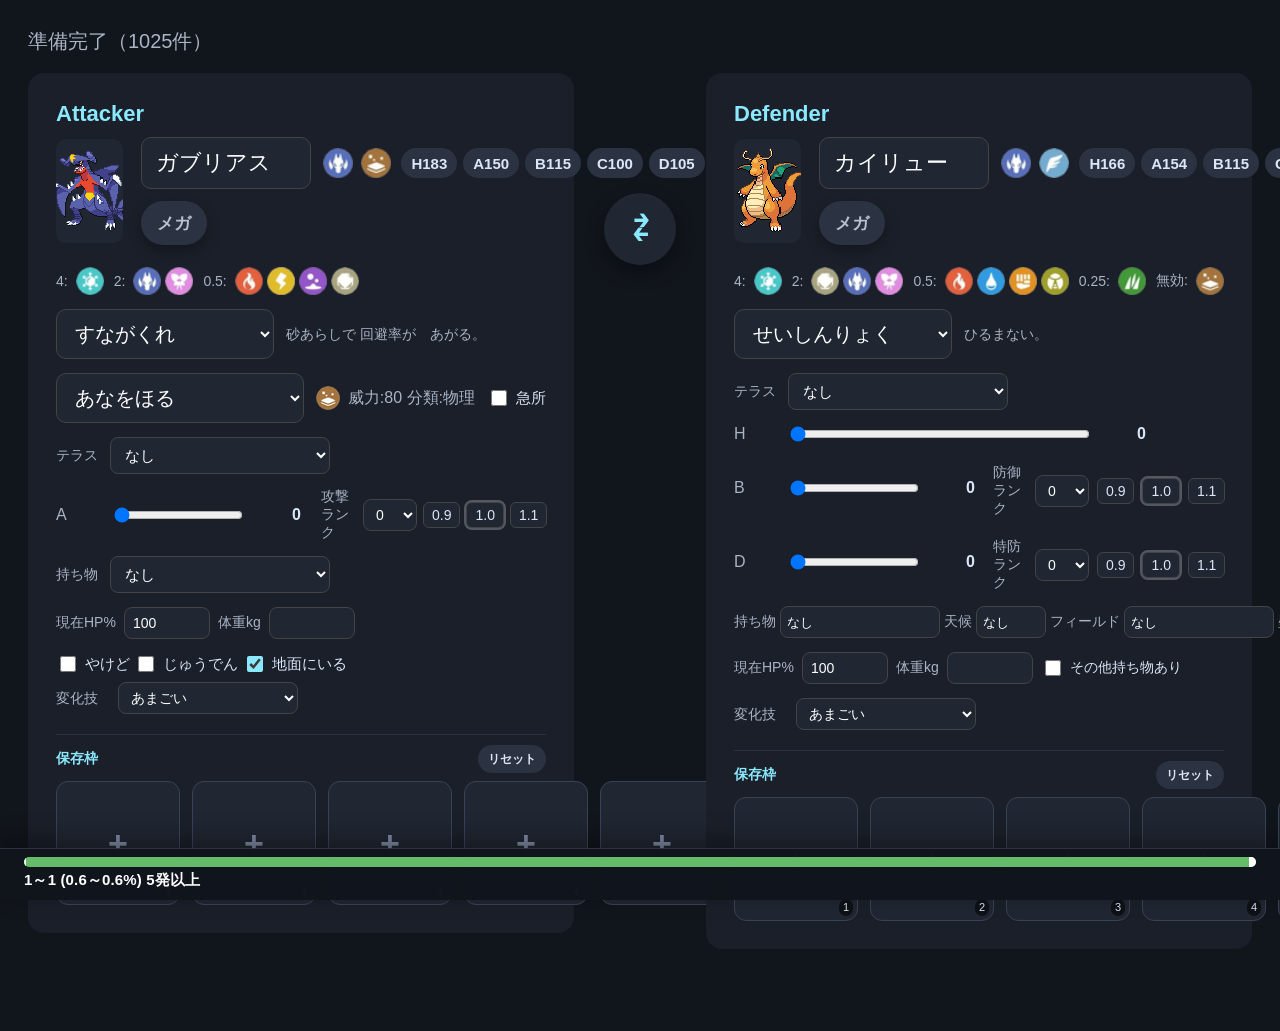
==== static_app/full-ui/index.html @ 6d52079e "Add files via upload" ====
﻿<!doctype html>
<html lang="ja">
<head>
<meta charset="utf-8">
<title>Pokemon Web</title>
<meta name="viewport" content="width=device-width, initial-scale=1">
<style>
body { background:#11151c; color:#fff; font-family:sans-serif; margin:0; }
.wrap { max-width:2200px; margin:auto; padding:28px; }
.grid { display:grid; grid-template-columns:1fr auto 1fr; gap:10px; align-items:start; }
.card { background:#1a1f29; padding:28px; border-radius:16px; position:relative; }
.title { color:#8be9fd; font-size:22px; font-weight:700; margin-bottom:10px; }

.poke-head {
  display:flex;
  align-items:center;
  gap:18px;
  margin-bottom:22px;
}

.sprite-box {
  width:104px; height:104px; background:#202632;
  display:flex; align-items:center; justify-content:center;
  border-radius:10px; overflow:hidden;
}
.sprite-box img {
  width:100px; height:100px;
  image-rendering:pixelated;
}

.poke-main {
  display:flex;
  flex-direction:column;
  gap:12px;
  position:relative;
  min-width: 360px;
}

.search-line {
  display:flex;
  align-items:center;
  gap:12px;
  flex-wrap:nowrap;
}

.poke-search {
  font-size:22px;
  padding:12px 14px;
  border-radius:10px;
  border:1px solid #444;
  background:#202632;
  color:#fff;
  width:170px;
  box-sizing:border-box;
}

.type-icons {
  display:flex;
  gap:8px;
  align-items:center;
  min-height:34px;
  flex-wrap:nowrap;
  flex-shrink:0;
}
.type-icon {
  height:30px;
  display:block;
}
.type-stat-row{
  display:flex;
  align-items:center;
  gap:10px;

  display:flex;
  align-items:center;
  gap:10px;
  flex-wrap:nowrap;
}
.stat-inline{
  display:flex;
  align-items:center;
  gap:6px;
  flex-wrap:nowrap;
}
.stat-chip{
  display:inline-flex;
  align-items:center;
  justify-content:center;
  min-width:48px;
  height:30px;
  padding:0 10px;
  border-radius:999px;
  background:#2b3342;
  color:#dbe6f7;
  font-size:15px;
  font-weight:700;
  box-sizing:border-box;
}
.type-fallback {
  display:inline-block;
  padding:5px 10px;
  border-radius:999px;
  font-size:18px;
  color:#fff;
  background:#666;
}

select, .single-ability {
  padding:12px 14px;
  font-size:20px;
  width:300px;
  border-radius:10px;
  border:1px solid #444;
  background:#202632;
  color:#fff;
  box-sizing:border-box;
}

.single-ability {
  display:inline-block;
}

.row { margin-bottom:14px; }
.status { margin-bottom:18px; color:#aab4c4; font-size:20px; }
.ability-row{ display:flex; align-items:center; gap:12px; flex-wrap:nowrap; }
.ability-desc{ min-width:260px; }
.ability-desc{ font-size:14px; color:#aab4c4; min-width:260px; max-width:420px; line-height:1.35; }

.form-line{
  display:flex;
  align-items:center;
  gap:8px;
  flex-wrap:nowrap;
  justify-content:flex-start;
}

.form-select{
  width:170px;
  padding:10px 12px;
  font-size:18px;
  border-radius:10px;
  border:1px solid #444;
  background:#202632;
  color:#fff;
  box-sizing:border-box;
}

.mega-buttons{
  display:flex;
  gap:8px;
  align-items:center;
  flex-wrap:nowrap;
}

.mega-btn{
  min-width:66px;
  height:44px;
  padding:0 14px;
  border:none;
  border-radius:999px;
  background:linear-gradient(180deg, #34d3ff 0%, #1784ff 100%);
  color:#fff;
  font-size:17px;
  font-weight:800;
  letter-spacing:0.04em;
  box-shadow:0 6px 14px rgba(0,0,0,0.28);
  cursor:pointer;
}
.mega-btn:hover{ transform:translateY(-1px); }
.mega-btn.is-off{
  background:#2b3342;
  color:#b9c2d0;
}
.mega-btn.is-active{
  outline:2px solid rgba(255,255,255,0.25);
}
.mega-badge{
  display:inline-flex;
  align-items:center;
  justify-content:center;
  min-width:66px;
  height:44px;
  padding:0 14px;
  border-radius:999px;
  background:#2b3342;
  color:#dbe6f7;
  font-size:16px;
  font-weight:700;
}

.suggest-box {
  position:absolute;
  top:56px;
  left:0;
  width:170px;
  max-height:280px;
  overflow-y:auto;
  background:#202632;
  border:1px solid #444;
  border-radius:10px;
  box-shadow:0 8px 18px rgba(0,0,0,0.35);
  display:none;
  z-index:20;
}
.suggest-item {
  padding:10px 12px;
  cursor:pointer;
  font-size:18px;
  line-height:1.3;
}
.suggest-item:hover,
.suggest-item.active {
  background:#2b3342;
}

.swap-wrap{
  display:flex;
  align-items:center;
  justify-content:center;
  padding-top:120px;
}
.swap-btn{
  width:72px;
  height:72px;
  border:none;
  border-radius:999px;
  background:#202632;
  color:#8be9fd;
  font-size:34px;
  font-weight:700;
  cursor:pointer;
  box-shadow:0 8px 18px rgba(0,0,0,0.35);
}
.swap-btn:hover{
  transform:scale(1.04);
}


.stat-chip.speed-win{
  background:#e74c3c;
  color:#fff;
}

.ev-slider-row{
  display:flex;
  align-items:center;
  gap:12px;
  margin-top:8px;
}
.ev-slider-label{
  min-width:44px;
  font-size:16px;
  color:#aab4c4;
}
.ev-slider{
  width:300px;
}
.ev-slider-value{
  min-width:44px;
  font-size:16px;
  font-weight:700;
  color:#dbe6f7;
  text-align:right;
}

.move-detail-inline{
  display:flex;
  align-items:center;
  gap:8px;
  font-size:16px;
  color:#aab4c4;
  white-space:nowrap;
}
.move-row{
  display:flex;
  align-items:center;
  gap:12px;
  flex-wrap:nowrap;
}
.crit-toggle{
  display:inline-flex;
  align-items:center;
  gap:6px;
  font-size:15px;
  color:#dbe6f7;
  white-space:nowrap;
  user-select:none;
}
.crit-toggle input{
  width:16px;
  height:16px;
  accent-color:#8be9fd;
}
.hit-count-select{
  width:auto;
  min-width:72px;
  padding:4px 8px;
  font-size:14px;
  border-radius:8px;
  border:1px solid #444;
  background:#202632;
  color:#fff;
  box-sizing:border-box;
}

.section-title{
  margin-top:14px;
  margin-bottom:8px;
  font-size:15px;
  font-weight:700;
  color:#8be9fd;
}
.env-inline-row{
  display:flex;
  align-items:center;
  gap:8px;
  flex-wrap:wrap;
  margin-top:6px;
}
.env-inline-label{
  font-size:14px;
  color:#aab4c4;
  white-space:nowrap;
}
.env-inline-select{
  min-width:120px;
  width:auto;
  padding:6px 8px;
  font-size:14px;
  border-radius:8px;
  border:1px solid #444;
  background:#202632;
  color:#fff;
  box-sizing:border-box;
}
.move-detail-type-icon{
  width:24px;
  height:24px;
  object-fit:contain;
  display:block;
}
.move-detail-text{
  font-size:16px;
  color:#aab4c4;
}


.weakness-row{
  display:flex;
  align-items:center;
  gap:10px;
  flex-wrap:wrap;
  font-size:14px;
  color:#aab4c4;
}
.weakness-group{
  display:flex;
  align-items:center;
  gap:4px;
}
.weakness-label{
  margin-right:4px;
}


.status-move-row{ display:flex; align-items:flex-start; gap:10px; margin-top:6px; }
.status-move-label{ min-width:52px; font-size:14px; color:#aab4c4; line-height:32px; }
.status-move-select{ width:180px; min-width:180px; height:32px; padding:6px 8px; font-size:14px; border-radius:8px; border:1px solid #444; background:#202632; color:#fff; box-sizing:border-box; }
.status-move-desc{ min-height:32px; font-size:13px; color:#aab4c4; line-height:1.4; padding-top:6px; white-space:normal; word-break:break-word; flex:1; }

.nature-row{ display:flex; align-items:center; gap:8px; margin-top:6px; }
.nature-btn{ padding:4px 8px; border-radius:6px; border:1px solid #444; background:#202632; color:#dbe6f7; cursor:pointer; font-size:14px; }
.nature-btn.active{ outline:2px solid rgba(255,255,255,0.25); }


.damage-panel{
  position:fixed;
  left:0;
  right:0;
  bottom:0;
  z-index:9999;
  background:rgba(17,21,28,0.98);
  border-top:1px solid #2b3342;
  box-shadow:0 -8px 24px rgba(0,0,0,0.35);
}
.damage-panel-inner{
  max-width:2200px;
  margin:0 auto;
  padding:8px 24px 10px;
}
.damage-panel-title{
  display:none;
}
.damage-panel-main{
  display:block;
}
.damage-bar-wrap{
  display:flex;
  align-items:center;
  gap:12px;
}

.damage-bar{
  position:relative;
  flex:1;
  height:10px;
  border-radius:999px;
  background:#66bb6a;
  overflow:hidden;
  padding:0;
  margin:0;
}




.damage-bar-ko{
  position:absolute;
  top:0;
  height:100%;
  background:transparent;
}
.damage-bar-marker{
  position:absolute;
  top:0;
  bottom:0;
  width:2px;
  background:rgba(255,255,255,0.85);
}

.damage-bar-random{
  position:absolute;
  right:0;
  top:0;
  height:100%;
  width:0%;
  background:#2e7d32;
}
.damage-bar-guaranteed{
  position:absolute;
  right:0;
  top:0;
  height:100%;
  width:0%;
  background:#ffffff;
}

.damage-panel-text{
  margin-top:4px;
  font-size:15px;
  font-weight:700;
  color:#ffffff;
  letter-spacing:0.01em;
  white-space:nowrap;
  overflow:hidden;
  text-overflow:ellipsis;
}
body.has-damage-panel{
  padding-bottom:54px;
}


.item-row{
  display:flex;
  align-items:center;
  gap:10px;
  margin-top:6px;
}
.item-label{
  min-width:44px;
  font-size:14px;
  color:#aab4c4;
}
.item-select{
  min-width:220px;
  width:220px;
  padding:8px 10px;
  font-size:15px;
  border-radius:8px;
  border:1px solid #444;
  background:#202632;
  color:#fff;
  box-sizing:border-box;
}
.rank-wrap{
  display:flex;
  align-items:center;
  gap:6px;
  margin-left:8px;
}
.rank-label{
  font-size:14px;
  color:#aab4c4;
}
.rank-select{
  width:76px;
  padding:6px 8px;
  font-size:14px;
  border-radius:8px;
  border:1px solid #444;
  background:#202632;
  color:#fff;
  box-sizing:border-box;
}


/* precise single-line fit */
#def_item_d{ width:100px !important; min-width:100px; }
#battle_weather{ width:70px !important; min-width:70px; }
#battle_field{ width:150px !important; min-width:150px; }
#def_wall{ width:120px !important; min-width:120px; }

.defender-battle-row{
  gap:4px !important;
}


/* defender controls: single row, same height */
.defender-controls-row{
  display:flex;
  align-items:center;
  gap:4px;
  flex-wrap:nowrap;
  margin-top:6px;
}

.defender-controls-row .env-inline-label{
  white-space:nowrap;
  font-size:14px;
  color:#aab4c4;
}

.defender-controls-row .env-inline-select{
  height:32px !important;
  min-height:32px !important;
  margin:0 !important;
  padding:0 24px 0 6px !important;
  line-height:1 !important;
  font-size:13px !important;
  box-sizing:border-box !important;
  vertical-align:middle !important;
  align-self:center !important;
  appearance:none;
  -webkit-appearance:none;
  -moz-appearance:none;
  background-color:#202632;
  background-image:url("data:image/svg+xml;utf8,<svg fill='white' height='10' viewBox='0 0 20 20' width='10'><path d='M5 7l5 5 5-5z'/></svg>");
  background-repeat:no-repeat;
  background-position:right 6px center;
  background-size:10px;
}

#def_item_d{ width:160px !important; min-width:160px !important; }
#battle_weather{ width:70px !important; min-width:70px !important; }
#battle_field{ width:150px !important; min-width:150px !important; }
#def_wall{ width:130px !important; min-width:130px !important; }


.ocr-panel{
  margin-top:18px;
  width:260px;
  background:#1a1f29;
  border:1px solid #2b3342;
  border-radius:16px;
  padding:14px 14px 12px;
  box-sizing:border-box;
}
.ocr-panel-title{
  color:#8be9fd;
  font-size:15px;
  font-weight:700;
  margin-bottom:10px;
}
.ocr-grid{
  display:grid;
  grid-template-columns:50px 1fr 1fr;
  gap:6px 8px;
  align-items:center;
}
.ocr-head{
  font-size:12px;
  color:#aab4c4;
  text-align:center;
}
.ocr-label{
  font-size:12px;
  color:#dbe6f7;
  white-space:nowrap;
}
.ocr-num{
  width:100%;
  min-width:0;
  height:28px;
  padding:4px 6px;
  border-radius:8px;
  border:1px solid #444;
  background:#202632;
  color:#fff;
  box-sizing:border-box;
  font-size:12px;
}
.ocr-actions{
  display:flex;
  gap:8px;
  margin-top:10px;
}
.ocr-btn{
  flex:1;
  height:32px;
  border:none;
  border-radius:10px;
  background:#2b3342;
  color:#fff;
  font-size:13px;
  font-weight:700;
  cursor:pointer;
}
.ocr-btn.primary{
  background:linear-gradient(180deg, #34d3ff 0%, #1784ff 100%);
}
.ocr-status{
  margin-top:8px;
  font-size:12px;
  color:#aab4c4;
  line-height:1.35;
  white-space:pre-line;
}
.swap-wrap{
  display:flex;
  flex-direction:column;
  align-items:center;
  justify-content:flex-start;
  padding-top:120px;
}


.ocr-actions.double{
  display:grid;
  grid-template-columns:1fr 1fr;
}


/* compact OCR panel */
.swap-wrap{
  width:300px;
  padding-top:120px;
}
.ocr-panel{
  margin-top:12px !important;
  width:300px !important;
  padding:10px 10px 10px !important;
  border-radius:12px !important;
}
.ocr-panel-title{
  font-size:13px !important;
  margin-bottom:8px !important;
}
.ocr-main-actions{
  display:grid;
  grid-template-columns:1fr 1fr;
  gap:6px;
  margin-bottom:8px;
}
.ocr-btn{
  height:28px !important;
  font-size:11px !important;
  padding:0 6px !important;
  border-radius:8px !important;
}
.ocr-status{
  margin-top:0 !important;
  font-size:10px !important;
  line-height:1.35 !important;
}
.grid{
  grid-template-columns:minmax(0,1fr) 120px minmax(0,1fr) !important;
  gap:6px !important;
}
.card{
  min-width:0;
}
.ocr-setup{
  margin-top:8px;
}
.ocr-window-row{
  display:flex;
  gap:6px;
  margin-bottom:8px;
}
.ocr-window-select{
  flex:1;
  min-width:0;
  height:28px;
  padding:0 6px;
  border-radius:8px;
  border:1px solid #444;
  background:#202632;
  color:#fff;
  font-size:11px;
  box-sizing:border-box;
}
.ocr-mode-row{
  display:grid;
  grid-template-columns:1fr 1fr;
  gap:6px;
  margin-bottom:8px;
}
.ocr-btn.is-active{
  outline:2px solid rgba(255,255,255,0.28);
}
.ocr-preview-wrap{
  position:relative;
  width:100%;
  margin-bottom:0;
  border:1px solid #2b3342;
  border-radius:10px;
  overflow:hidden;
  background:#11151c;
  min-height:120px;
  cursor:crosshair;
}
.ocr-preview-image{
  display:block;
  width:100%;
  height:auto;
  user-select:none;
  pointer-events:none;
}
.ocr-preview-overlay{
  position:absolute;
  inset:0;
}
.ocr-roi-box{
  position:absolute;
  border:2px solid;
  box-sizing:border-box;
  pointer-events:none;
}
.ocr-roi-box.enemy{
  border-color:#ff6b6b;
  background:rgba(255,107,107,0.18);
}
.ocr-roi-box.self{
  border-color:#4dabf7;
  background:rgba(77,171,247,0.18);
}
.ocr-roi-box.drawing{
  border-style:dashed;
}
.ocr-preview-hint{
  font-size:10px;
  color:#aab4c4;
  line-height:1.25;
  margin-bottom:8px;
}



.slot-panel{margin-top:14px;padding-top:10px;border-top:1px solid #2b3342;}
.slot-panel-head{display:flex;align-items:center;justify-content:space-between;margin-bottom:8px;}
.slot-panel-title{font-size:14px;font-weight:700;color:#8be9fd;}
.slot-reset-btn{height:28px;padding:0 10px;border:none;border-radius:999px;background:#2b3342;color:#dbe6f7;font-size:12px;font-weight:700;cursor:pointer;}
.slot-row{display:flex;gap:12px;flex-wrap:nowrap;}
.poke-slot{width:124px;height:124px;border:1px solid #3a4354;border-radius:12px;background:#202632;display:flex;align-items:center;justify-content:center;cursor:pointer;overflow:hidden;position:relative;flex:0 0 auto;}
.poke-slot img{width:88px;height:88px;image-rendering:pixelated;display:block;}
.poke-slot.empty::after{content:"+";color:#7f8aa3;font-size:34px;font-weight:700;}
.poke-slot.active{outline:2px solid rgba(139,233,253,0.75);}
.poke-slot.fastest{outline:3px solid #e74c3c; box-shadow:0 0 0 3px rgba(231,76,60,0.22), 0 0 18px rgba(231,76,60,0.35);}
.poke-slot.active.fastest{outline:3px solid #ff7b6b; box-shadow:0 0 0 3px rgba(255,123,107,0.24), 0 0 20px rgba(255,123,107,0.38);}
.poke-slot-label{position:absolute;right:4px;bottom:4px;font-size:11px;color:#dbe6f7;background:rgba(0,0,0,0.55);padding:1px 4px;border-radius:999px;line-height:1.4;}

.calc-extra-row{ display:flex; align-items:center; gap:8px; flex-wrap:wrap; margin-top:6px; }
.calc-mini-label{ font-size:14px; color:#aab4c4; white-space:nowrap; }
.calc-mini-input{ width:86px; min-width:86px; height:32px; padding:4px 8px; border-radius:8px; border:1px solid #444; background:#202632; color:#fff; box-sizing:border-box; font-size:14px; }
.calc-mini-check{ display:inline-flex; align-items:center; gap:6px; font-size:14px; color:#dbe6f7; white-space:nowrap; }
.calc-mini-check input{ width:16px; height:16px; accent-color:#8be9fd; }


</style>

<style id="ocr_only_small_override">
/* OCRだけ小さくする。ほかのUIは変更しない */
.ocr-main-actions{
  display:flex !important;
  flex-direction:column !important;
  gap:2px !important;
  margin-bottom:0 !important;
}
.ocr-panel{
  width:70px !important;
  padding:2px !important;
  border-radius:8px !important;
}
.ocr-panel-title,
.ocr-status{
  display:none !important;
}
.ocr-btn{
  height:16px !important;
  font-size:8px !important;
  padding:0 !important;
  border-radius:4px !important;
}
</style>


<style id="ocr_minimal_center_override">
.swap-wrap{
  width:120px !important;
  align-items:center !important;
}

.ocr-panel{
  width:120px !important;
  margin-top:8px !important;
  padding:0 !important;
  border:none !important;
  background:transparent !important;
  box-shadow:none !important;
}

.ocr-panel-title,
.ocr-status{
  display:none !important;
}

.ocr-main-actions{
  display:flex !important;
  flex-direction:column !important;
  gap:6px !important;
  margin:0 !important;
}

#ocr_setup_area{
  width:100% !important;
}
.ocr-window-row,
.ocr-mode-row{
  display:flex !important;
  flex-direction:column !important;
  gap:6px !important;
}
.ocr-window-select{
  width:100% !important;
  height:24px !important;
  font-size:10px !important;
}
.ocr-preview-wrap{
  min-height:90px !important;
}

.ocr-btn{
  width:100% !important;
  height:24px !important;
  padding:0 !important;
  border-radius:999px !important;
  font-size:11px !important;
  line-height:24px !important;
  box-shadow:none !important;
}
</style>

</head>
<body>

<div class="wrap">
<div class="status" id="status" style="display:none;"></div>
<datalist id="pokemon_name_options"></datalist>

<div class="grid">

<div class="card">
<div class="title">Attacker</div>

<div class="poke-head">
  <div class="sprite-box"><img id="attacker_sprite" src="./static/sprites/garchomp.png" alt="ガブリアス"></div>
  <div class="poke-main">
    <div class="search-line">
      <input class="poke-search" id="attacker_search" autocomplete="off" placeholder="検索">
      <div class="type-stat-row"><div class="type-icons" id="attacker_types"></div><div class="stat-inline" id="attacker_stats_inline"></div></div>
      <div class="suggest-box" id="attacker_suggest"></div>
    </div>
    <div id="attacker_form_row"></div>
  </div>
</div>

<div class="row" id="attacker_weakness"></div>
<div class="row ability-row" id="attacker_ability_row">
<select id="attacker_ability"></select>
<div class="ability-desc" id="attacker_ability_desc"></div>
</div>


<div class="row move-row">
<select id="move_name"></select>
<div id="move_detail" class="move-detail-inline"></div>
<label class="crit-toggle"><input type="checkbox" id="move_crit">急所</label>
<label class="crit-toggle" id="move_hits_wrap" style="display:none;">連続技
  <select id="move_hits" class="hit-count-select">
    <option value="1">1回</option>
    <option value="2">2回</option>
    <option value="3">3回</option>
    <option value="4">4回</option>
    <option value="5">5回</option>
  </select>
</label>
</div>
<div class="row item-row" id="attacker_tera_row"><div class="item-label">テラス</div><select id="attacker_tera_type" class="item-select"></select></div>
<div class="row ev-slider-row">
  <div class="ev-slider-label" id="atk_ev_label">A</div>
  <input type="range" id="move_ev_slider" class="ev-slider" min="0" max="32" step="1" value="0">
  <div id="move_ev_value" class="ev-slider-value">0</div>
  <div class="nature-row" id="atk_nature" style="margin-top:0;display:flex;gap:6px;">
    <div class="rank-wrap">
      <span class="rank-label">攻撃ランク</span>
      <select id="atk_rank" class="rank-select"></select>
    </div>
    <button class="nature-btn" data-val="0.9">0.9</button>
    <button class="nature-btn active" data-val="1.0">1.0</button>
    <button class="nature-btn" data-val="1.1">1.1</button>
  </div>
</div>
<div class="row item-row"><div class="item-label">持ち物</div><select id="atk_item" class="item-select"></select></div>
<div class="row calc-extra-row" id="attacker_calc_extra_row">
  <span class="calc-mini-label">現在HP%</span><input id="atk_cur_hp_pct" class="calc-mini-input" type="number" min="1" max="100" step="1" value="100">
  <span class="calc-mini-label">体重kg</span><input id="atk_weight_kg" class="calc-mini-input" type="number" min="0.1" step="0.1" value="">
</div>
<div class="env-row" id="attacker_extra_checks" style="margin-top:6px;">
  <label class="crit-toggle"><input type="checkbox" id="atk_burn">やけど</label>
  <label class="crit-toggle"><input type="checkbox" id="atk_charge">じゅうでん</label>
  <label class="crit-toggle"><input type="checkbox" id="atk_grounded" checked>地面にいる</label>
</div>
<div class="row status-move-row" id="attacker_status_move_row">
  <div class="status-move-label">変化技</div>
  <select id="attacker_status_move" class="status-move-select"></select>
  <div id="attacker_status_move_desc" class="status-move-desc"></div>
</div>
<div class="row" id="move_detail_row" style="display:none;"></div>
<div class="slot-panel" id="attacker_slot_panel">
  <div class="slot-panel-head">
    <div class="slot-panel-title">保存枠</div>
    <button type="button" class="slot-reset-btn" id="attacker_slots_reset">リセット</button>
  </div>
  <div class="slot-row" id="attacker_slots"></div>
</div>

</div>

<div class="swap-wrap">
  <button class="swap-btn" id="swap_btn" type="button" title="AttackerとDefenderを入れ替え">⇄</button>

  
</div>

<div class="card">
<div class="title">Defender</div>

<div class="poke-head">
  <div class="sprite-box"><img id="defender_sprite" src="./static/sprites/dragonite.png" alt="カイリュー"></div>
  <div class="poke-main">
    <div class="search-line">
      <input class="poke-search" id="defender_search" autocomplete="off" placeholder="検索">
      <div class="type-stat-row"><div class="type-icons" id="defender_types"><img class="type-icon" alt="ドラゴン" src="./static/types/ドラゴン.png"><img class="type-icon" alt="ひこう" src="./static/types/ひこう.png"></div><div class="stat-inline" id="defender_stats_inline"><span class="stat-chip" data-key="hp" data-label="H">H166</span><span class="stat-chip" data-key="attack" data-label="A">A154</span><span class="stat-chip" data-key="defense" data-label="B">B115</span><span class="stat-chip" data-key="special_attack" data-label="C">C120</span><span class="stat-chip" data-key="special_defense" data-label="D">D120</span><span class="stat-chip" data-key="speed" data-label="S">S100</span></div></div>
      <div class="suggest-box" id="defender_suggest"></div>
    </div>
    <div id="defender_form_row"></div>
  </div>
</div>

<div class="row" id="defender_weakness"><div class="weakness-row"><div class="weakness-group"><span class="weakness-label">4:</span><img alt="こおり" src="./static/types/こおり.png" style="width:28px;height:28px"></div><div class="weakness-group"><span class="weakness-label">2:</span><img alt="いわ" src="./static/types/いわ.png" style="width:28px;height:28px"><img alt="ドラゴン" src="./static/types/ドラゴン.png" style="width:28px;height:28px"><img alt="フェアリー" src="./static/types/フェアリー.png" style="width:28px;height:28px"></div><div class="weakness-group"><span class="weakness-label">0.5:</span><img alt="ほのお" src="./static/types/ほのお.png" style="width:28px;height:28px"><img alt="みず" src="./static/types/みず.png" style="width:28px;height:28px"><img alt="かくとう" src="./static/types/かくとう.png" style="width:28px;height:28px"><img alt="むし" src="./static/types/むし.png" style="width:28px;height:28px"></div><div class="weakness-group"><span class="weakness-label">0.25:</span><img alt="くさ" src="./static/types/くさ.png" style="width:28px;height:28px"></div><div class="weakness-group"><span class="weakness-label">無効:</span><img alt="じめん" src="./static/types/じめん.png" style="width:28px;height:28px"></div></div></div>
<div class="row ability-row" id="defender_ability_row">
<select id="defender_ability"></select>
<div class="ability-desc" id="defender_ability_desc"></div>
</div>
<div class="row item-row" id="defender_tera_row"><div class="item-label">テラス</div><select id="defender_tera_type" class="item-select"></select></div>

<div class="row ev-slider-row" style="display:flex;align-items:center;gap:10px;">
  <div class="ev-slider-label">H</div>
  <input type="range" id="def_ev_h" class="ev-slider" min="0" max="32" step="1" value="0">
  <div id="def_ev_h_val" class="ev-slider-value">0</div>


</div>
<div class="row ev-slider-row" style="display:flex;align-items:center;gap:10px;">
  <div class="ev-slider-label">B</div>
  <input type="range" id="def_ev_b" class="ev-slider" min="0" max="32" step="1" value="0">
  <div id="def_ev_b_val" class="ev-slider-value">0</div>
<div class="nature-row" id="def_b_nature"><div class="rank-wrap"><span class="rank-label">防御ランク</span><select id="def_rank_b" class="rank-select"></select></div>
  <button class="nature-btn" data-val="0.9">0.9</button>
  <button class="nature-btn active" data-val="1.0">1.0</button>
  <button class="nature-btn" data-val="1.1">1.1</button>
</div>

</div>
<div class="row ev-slider-row" style="display:flex;align-items:center;gap:10px;">
  <div class="ev-slider-label">D</div>
  <input type="range" id="def_ev_d" class="ev-slider" min="0" max="32" step="1" value="0">
  <div id="def_ev_d_val" class="ev-slider-value">0</div>
<div class="nature-row" id="def_d_nature"><div class="rank-wrap"><span class="rank-label">特防ランク</span><select id="def_rank_d" class="rank-select"></select></div>
  <button class="nature-btn" data-val="0.9">0.9</button>
  <button class="nature-btn active" data-val="1.0">1.0</button>
  <button class="nature-btn" data-val="1.1">1.1</button>
</div>

</div>
<div class="row env-inline-row defender-controls-row">
  <span class="env-inline-label">持ち物</span>
  <select id="def_item_d" class="env-inline-select"></select>

  <span class="env-inline-label">天候</span>
  <select id="battle_weather" class="env-inline-select"></select>

  <span class="env-inline-label">フィールド</span>
  <select id="battle_field" class="env-inline-select"></select>

  <span class="env-inline-label">壁</span>
  <select id="def_wall" class="env-inline-select">
    <option value="">なし</option>
    <option value="reflect">リフレクター</option>
    <option value="light_screen">ひかりのかべ</option>
    <option value="aurora_veil">オーロラベール</option>
  </select>
</div>
<div class="row calc-extra-row" id="defender_calc_extra_row">
  <span class="calc-mini-label">現在HP%</span><input id="def_cur_hp_pct" class="calc-mini-input" type="number" min="1" max="100" step="1" value="100">
  <span class="calc-mini-label">体重kg</span><input id="def_weight_kg" class="calc-mini-input" type="number" min="0.1" step="0.1" value="">
  <label class="calc-mini-check"><input type="checkbox" id="def_has_item_other">その他持ち物あり</label>
</div>
<div class="row status-move-row" id="defender_status_move_row">
  <div class="status-move-label">変化技</div>
  <select id="defender_status_move" class="status-move-select"></select>
  <div id="defender_status_move_desc" class="status-move-desc"></div>
</div>
<div class="slot-panel" id="defender_slot_panel">
  <div class="slot-panel-head">
    <div class="slot-panel-title">保存枠</div>
    <button type="button" class="slot-reset-btn" id="defender_slots_reset">リセット</button>
  </div>
  <div class="slot-row" id="defender_slots"></div>
</div>

</div>
</div>

<script>
const DEFAULT_ATTACKER = "ガブリアス";
const DEFAULT_DEFENDER = "カイリュー";
const el = (id)=>document.getElementById(id);

window.addEventListener("error", (event) => {
  const status = document.getElementById("status");
  if (status) {
    status.style.display = "block";
    status.textContent = `JSエラー: ${event.message}`;
  }
});

window.addEventListener("unhandledrejection", (event) => {
  const status = document.getElementById("status");
  if (status) {
    status.style.display = "block";
    status.textContent = `非同期エラー: ${event.reason && event.reason.message ? event.reason.message : event.reason}`;
  }
});

let pokemonList = [];
const formState = { attacker: null, defender: null };
const sideBaseStats = { attacker: null, defender: null };
const calcState = {
  attackerItem: "",
  defenderItemB: "",
  defenderItemD: "",
  attackerRank: 0,
  defenderRankB: 0,
  defenderRankD: 0
};
const detailCache = new Map();
const moveInfoCache = new Map();
const sideAbilityDescriptions = { attacker: {}, defender: {} };
const formRenderTokens = { attacker: 0, defender: 0 };
const POKEAPI_BASE = "https://pokeapi.co/api/v2";
const SPECIES_LIST_URL = `${POKEAPI_BASE}/pokemon-species?limit=2000`;
const resourceNameCache = new Map();
const abilityUrlByName = new Map();
const moveApiByName = new Map();
let staticDetailCache = null;
let staticAbilityDesc = null;

const TYPE_JP_MAP_STATIC = {
  normal: "ノーマル", fire: "ほのお", water: "みず", electric: "でんき",
  grass: "くさ", ice: "こおり", fighting: "かくとう", poison: "どく",
  ground: "じめん", flying: "ひこう", psychic: "エスパー", bug: "むし",
  rock: "いわ", ghost: "ゴースト", dragon: "ドラゴン", dark: "あく",
  steel: "はがね", fairy: "フェアリー",
};
const MOVE_CLASS_JP_MAP_STATIC = { physical: "物理", special: "特殊", status: "変化" };

const FORCED_FORM_MAP = {
  "ウーラオス": ["ウーラオス(いちげきのかた)", "ウーラオス(れんげきのかた)"],
  "ザシアン": ["ザシアン(けんのおう)"],
  "ザマゼンタ": ["ザマゼンタ(たてのおう)"],
  "バドレックス": ["バドレックス(こくばじょう)", "バドレックス(はくばじょう)"]
};

const FORCED_MEGA_MAP = {
  "フシギバナ": ["メガフシギバナ"],
  "リザードン": ["メガリザードンX", "メガリザードンY"],
  "カメックス": ["メガカメックス"],
  "スピアー": ["メガスピアー"],
  "ピジョット": ["メガピジョット"],
  "フーディン": ["メガフーディン"],
  "ヤドラン": ["メガヤドラン"],
  "ゲンガー": ["メガゲンガー"],
  "カイロス": ["メガカイロス"],
  "ギャラドス": ["メガギャラドス"],
  "プテラ": ["メガプテラ"],
  "ミュウツー": ["メガミュウツーX", "メガミュウツーY"],
  "デンリュウ": ["メガデンリュウ"],
  "ハガネール": ["メガハガネール"],
  "ハッサム": ["メガハッサム"],
  "ヘラクロス": ["メガヘラクロス"],
  "ヘルガー": ["メガヘルガー"],
  "バンギラス": ["メガバンギラス"],
  "ジュカイン": ["メガジュカイン"],
  "バシャーモ": ["メガバシャーモ"],
  "ラグラージ": ["メガラグラージ"],
  "サーナイト": ["メガサーナイト"],
  "ヤミラミ": ["メガヤミラミ"],
  "クチート": ["メガクチート"],
  "ボスゴドラ": ["メガボスゴドラ"],
  "チャーレム": ["メガチャーレム"],
  "ライボルト": ["メガライボルト"],
  "サメハダー": ["メガサメハダー"],
  "バクーダ": ["メガバクーダ"],
  "チルタリス": ["メガチルタリス"],
  "ジュペッタ": ["メガジュペッタ"],
  "アブソル": ["メガアブソル"],
  "オニゴーリ": ["メガオニゴーリ"],
  "ボーマンダ": ["メガボーマンダ"],
  "メタグロス": ["メガメタグロス"],
  "ラティアス": ["メガラティアス"],
  "ラティオス": ["メガラティオス"],
  "レックウザ": ["メガレックウザ"],
  "ミミロップ": ["メガミミロップ"],
  "ガブリアス": ["メガガブリアス"],
  "ルカリオ": ["メガルカリオ"],
  "ユキノオー": ["メガユキノオー"],
  "タブンネ": ["メガタブンネ"],
  "エルレイド": ["メガエルレイド"],
  "ディアンシー": ["メガディアンシー"],
  "カイリュー": ["メガカイリュー"],
  "ドリュウズ": ["メガドリュウズ"],
  "スコヴィラン": ["メガスコヴィラン"],
  "オーダイル": ["メガオーダイル"],
  "ピクシー": ["メガピクシー"],
  "ウツボット": ["メガウツボット"],
  "スターミー": ["メガスターミー"],
  "エアームド": ["メガエアームド"]
};

const STATIC_FORM_API_NAME_MAP = {
  "メガフシギバナ": "venusaur-mega",
  "メガリザードンX": "charizard-mega-x",
  "メガリザードンＸ": "charizard-mega-x",
  "メガリザードンY": "charizard-mega-y",
  "メガリザードンＹ": "charizard-mega-y",
  "メガカメックス": "blastoise-mega",
  "メガスピアー": "beedrill-mega",
  "メガピジョット": "pidgeot-mega",
  "メガフーディン": "alakazam-mega",
  "メガヤドラン": "slowbro-mega",
  "メガゲンガー": "gengar-mega",
  "メガカイロス": "pinsir-mega",
  "メガギャラドス": "gyarados-mega",
  "メガプテラ": "aerodactyl-mega",
  "メガミュウツーX": "mewtwo-mega-x",
  "メガミュウツーＸ": "mewtwo-mega-x",
  "メガミュウツーY": "mewtwo-mega-y",
  "メガミュウツーＹ": "mewtwo-mega-y",
  "メガデンリュウ": "ampharos-mega",
  "メガハガネール": "steelix-mega",
  "メガハッサム": "scizor-mega",
  "メガヘラクロス": "heracross-mega",
  "メガヘルガー": "houndoom-mega",
  "メガバンギラス": "tyranitar-mega",
  "メガジュカイン": "sceptile-mega",
  "メガバシャーモ": "blaziken-mega",
  "メガラグラージ": "swampert-mega",
  "メガサーナイト": "gardevoir-mega",
  "メガヤミラミ": "sableye-mega",
  "メガクチート": "mawile-mega",
  "メガボスゴドラ": "aggron-mega",
  "メガチャーレム": "medicham-mega",
  "メガライボルト": "manectric-mega",
  "メガサメハダー": "sharpedo-mega",
  "メガバクーダ": "camerupt-mega",
  "メガチルタリス": "altaria-mega",
  "メガジュペッタ": "banette-mega",
  "メガアブソル": "absol-mega",
  "メガオニゴーリ": "glalie-mega",
  "メガボーマンダ": "salamence-mega",
  "メガメタグロス": "metagross-mega",
  "メガラティアス": "latias-mega",
  "メガラティオス": "latios-mega",
  "メガレックウザ": "rayquaza-mega",
  "メガミミロップ": "lopunny-mega",
  "メガガブリアス": "garchomp-mega",
  "メガルカリオ": "lucario-mega",
  "メガユキノオー": "abomasnow-mega",
  "メガタブンネ": "audino-mega",
  "メガエルレイド": "gallade-mega",
  "メガディアンシー": "diancie-mega",
  "メガカイリュー": "dragonite-mega",
  "メガドリュウズ": "excadrill-mega",
  "メガスコヴィラン": "scovillain-mega",
  "メガオーダイル": "feraligatr-mega",
  "メガピクシー": "clefable-mega",
  "メガウツボット": "victreebel-mega",
  "メガスターミー": "starmie-mega",
  "メガエアームド": "skarmory-mega"
};

function resolveStaticFormApiName(name){
  const raw = String(name || "").trim();
  const normalized = normalizeName(raw);
  const mapped = STATIC_FORM_API_NAME_MAP[raw]
    || Object.entries(STATIC_FORM_API_NAME_MAP).find(([label]) => normalizeName(label) === normalized)?.[1];
  if (mapped) return mapped;

  if (/^メガ/.test(raw)) {
    const x = /[XxＸｘ]$/.test(raw);
    const y = /[YyＹｙ]$/.test(raw);
    const baseName = raw.replace(/^メガ/, "").replace(/[XxＸｘYyＹｙ]$/, "");
    const base = pokemonList.find(p => normalizeName(p.jp_name) === normalizeName(baseName));
    if (base && base.api_name) {
      return `${base.api_name}-mega${x ? "-x" : y ? "-y" : ""}`;
    }
  }

  if (/^ゲンシ/.test(raw)) {
    const baseName = raw.replace(/^ゲンシ/, "");
    const base = pokemonList.find(p => normalizeName(p.jp_name) === normalizeName(baseName));
    if (base && base.api_name) return `${base.api_name}-primal`;
  }

  return "";
}

function kataToHira(text){
  return String(text || "").replace(/[ァ-ヶ]/g, s =>
    String.fromCharCode(s.charCodeAt(0) - 0x60)
  );
}

function toAscii(text){
  return String(text || "")
    .replace(/[Ａ-Ｚａ-ｚ０-９]/g, s => String.fromCharCode(s.charCodeAt(0) - 0xFEE0))
    .replace(/×/g, "x");
}

function normalizeName(text){
  return kataToHira(toAscii(String(text || "")))
    .toLowerCase()
    .replace(/[\s　._\-・/]/g, "")
    .replace(/[()（）[\]【】]/g, "")
    .replace(/のすがた/g, "")
    .replace(/すがた/g, "")
    .replace(/ひすいちほう/g, "ひすい")
    .replace(/あるふぁ/gi, "アルファ")
    .replace(/mega/gi, "メガ")
    .replace(/primal/gi, "ゲンシ")
    .replace(/alola/gi, "アローラ")
    .replace(/galar/gi, "ガラル")
    .replace(/hisui/gi, "ヒスイ")
    .replace(/paldea/gi, "パルデア")
    .replace(/form/gi, "")
    .replace(/ type/gi, "")
    .replace(/x/gi, "x")
    .replace(/y/gi, "y");
}

function normalizeFormLabel(text){
  return normalizeName(text)
    .replace(/めが/g, "mega")
    .replace(/げんし/g, "primal")
    .replace(/あろーら/g, "alola")
    .replace(/がらる/g, "galar")
    .replace(/ひすい/g, "hisui")
    .replace(/ぱるであ/g, "paldea");
}

function getDisplayName(p){
  return p && (p.jp_name || p.name || p.display_name || "");
}

async function fetchJsonStatic(url){
  const res = await fetch(url);
  if (!res.ok) throw new Error(`${res.status} ${url}`);
  return res.json();
}

async function fetchLocalJsonStatic(url, fallback){
  try {
    return await fetchJsonStatic(url);
  } catch (e) {
    return fallback;
  }
}

async function getStaticDetailCache(){
  if (staticDetailCache) return staticDetailCache;
  const data = await fetchLocalJsonStatic("./data/pokemon_detail_cache.json", {});
  staticDetailCache = data && typeof data === "object" ? data : {};
  return staticDetailCache;
}

async function getStaticAbilityDesc(){
  if (staticAbilityDesc) return staticAbilityDesc;
  const data = await fetchLocalJsonStatic("./data/ability_desc.json", {});
  staticAbilityDesc = data && typeof data === "object" ? data : {};
  return staticAbilityDesc;
}

function pickJapaneseNameStatic(entries){
  if (!Array.isArray(entries)) return "";
  for (const lang of ["ja-Hrkt", "ja"]) {
    const found = entries.find(item => item.language && item.language.name === lang && item.name);
    if (found) return String(found.name).trim();
  }
  return "";
}

async function localizeResourceNameStatic(url){
  if (!url) return "";
  if (resourceNameCache.has(url)) return resourceNameCache.get(url);
  try {
    const data = await fetchJsonStatic(url);
    const name = pickJapaneseNameStatic(data.names) || String(data.name || "").trim();
    resourceNameCache.set(url, name);
    return name;
  } catch (e) {
    return "";
  }
}

function calcActualStatStatic(base, isHp){
  const b = Number(base || 0);
  if (isHp) return Math.floor(((b * 2 + 31) * 50) / 100) + 60;
  return Math.floor(((b * 2 + 31) * 50) / 100) + 5;
}

async function buildSpeciesEntryStatic(item){
  const data = await fetchJsonStatic(item.url);
  const jpName = pickJapaneseNameStatic(data.names);
  const defaultVariety = (data.varieties || []).find(v => v.is_default) || (data.varieties || [])[0] || {};
  const apiName = String((defaultVariety.pokemon || {}).name || data.name || "").trim();
  if (!jpName || !apiName) return null;
  return {
    jp_name: jpName,
    api_name: apiName,
    species_name: String(data.name || "").trim(),
  };
}

async function buildDetailFromPokemonDataStatic(pokemonData, jpName, apiName){
  const abilities = [];
  const abilityDescriptions = {};
  for (const item of pokemonData.abilities || []) {
    const abilityName = await localizeResourceNameStatic(item.ability && item.ability.url);
    if (abilityName) {
      abilities.push(abilityName);
      abilityDescriptions[abilityName] = "";
      abilityUrlByName.set(abilityName, item.ability && item.ability.url);
    }
  }

  const moves = [];
  for (const item of pokemonData.moves || []) {
    try {
      const moveData = await fetchJsonStatic(item.move.url);
      const damageClass = String((moveData.damage_class || {}).name || "");
      const moveName = pickJapaneseNameStatic(moveData.names) || String(moveData.name || "");
      moveApiByName.set(moveName, String(moveData.name || ""));
      moves.push({
        name: moveName,
        api_name: String(moveData.name || ""),
        type: TYPE_JP_MAP_STATIC[String((moveData.type || {}).name || "")] || "",
        power: moveData.power,
        class: MOVE_CLASS_JP_MAP_STATIC[damageClass] || "",
        class_jp: MOVE_CLASS_JP_MAP_STATIC[damageClass] || "",
        damage_class: damageClass,
      });
    } catch (e) {}
  }
  moves.sort((a, b) => String(a.name || "").localeCompare(String(b.name || ""), "ja"));

  const typeNames = (pokemonData.types || [])
    .sort((a, b) => Number(a.slot || 0) - Number(b.slot || 0))
    .map(item => TYPE_JP_MAP_STATIC[String((item.type || {}).name || "")] || "");

  const statMap = {};
  for (const item of pokemonData.stats || []) {
    statMap[String((item.stat || {}).name || "")] = Number(item.base_stat || 0);
  }

  return {
    jp_name: jpName,
    api_name: apiName,
    sprite: pokemonData.sprites?.front_default || pokemonData.sprites?.other?.["official-artwork"]?.front_default || "",
    abilities: [...new Set(abilities)],
    ability_descriptions: abilityDescriptions,
    moves,
    types: typeNames,
    stats: {
      hp: calcActualStatStatic(statMap.hp, true),
      attack: calcActualStatStatic(statMap.attack, false),
      defense: calcActualStatStatic(statMap.defense, false),
      special_attack: calcActualStatStatic(statMap["special-attack"], false),
      special_defense: calcActualStatStatic(statMap["special-defense"], false),
      speed: calcActualStatStatic(statMap.speed, false),
    },
  };
}

function getPokemonNames(){
  return pokemonList.map(p => getDisplayName(p)).filter(Boolean);
}

function getPokemonSearchEntries(){
  const entries = [];
  const seen = new Set();

  pokemonList.forEach(p => {
    const display = getDisplayName(p);
    if (!display) return;

    const aliases = [display, p.api_name, p.species_name, p.name, p.display_name].filter(Boolean);
    const key = normalizeName(display);
    if (!key || seen.has(key)) return;
    seen.add(key);
    entries.push({display, aliases});
  });

  uniq(Object.keys(FORCED_MEGA_MAP).concat(getForcedFormNames())).forEach(name => {
    const display = String(name || "").trim();
    const key = normalizeName(display);
    if (!display || !key || seen.has(key)) return;
    seen.add(key);
    entries.push({display, aliases: [display]});
  });

  return entries;
}

function uniq(arr){
  return [...new Set(arr.filter(Boolean))];
}

function getForcedFormNames(base){
  if (base) return [...(FORCED_FORM_MAP[base] || [])];
  return Object.values(FORCED_FORM_MAP || {}).flat();
}

function getForcedMegaNames(base){
  if (base) return [...(FORCED_MEGA_MAP[base] || [])];
  return Object.values(FORCED_MEGA_MAP || {}).flat();
}

function hasPokemonName(name){
  const target = normalizeName(name);
  return getPokemonSearchEntries().some(entry => (entry.aliases || []).some(v => normalizeName(v) === target));
}

function isRealMegaName(name){
  const raw = String(name || "").trim();
  const base = raw.replace(/^メガ/, "").replace(/[XxＸｘYyＹｙ]$/, "").trim();
  const forced = getForcedMegaNames(base);
  return forced.some(v => normalizeName(v) === normalizeName(raw));
}

function getBaseName(name){
  let s = String(name || "").trim();
  if (/^メガ/.test(s) && isRealMegaName(s)) {
    s = s.replace(/^メガ/, "");
  }
  if (/^ゲンシ/.test(s)) {
    s = s.replace(/^ゲンシ/, "");
  }
  s = s.replace(/[（(][^）)]*[）)]/g, "");
  s = s.replace(/(アローラ|ガラル|ヒスイ|パルデア)$/g, "");
  s = s.replace(/[XxＸｘYyＹｙ]$/g, "");
  return s.trim();
}

function getFormLabel(name){
  const s = String(name || "").trim();

  if (/^メガ/.test(s) && isRealMegaName(s)) {
    if (/[XxＸｘ]$/.test(s)) return "メガX";
    if (/[YyＹｙ]$/.test(s)) return "メガY";
    return "メガ";
  }
  if (/^ゲンシ/.test(s)) return "ゲンシ";

  const regionEnd = s.match(/(アローラ|ガラル|ヒスイ|パルデア)$/);
  if (regionEnd) return regionEnd[1];

  const regionInside = s.match(/(アローラ|ガラル|ヒスイ|パルデア)/);
  if (regionInside) return regionInside[1];

  const paren = s.match(/[（(]([^）)]+)[）)]/);
  if (paren) return paren[1];

  return "通常";
}

function getCandidateNames(name){
  const raw = String(name || "").trim();
  if (!raw) return [];

  const base = getBaseName(raw);
  const list = [raw];

  // メガ・ゲンシ系のゆれ
  if (/^メガ/.test(raw)) {
    const suffixX = /[XxＸｘ]$/.test(raw);
    const suffixY = /[YyＹｙ]$/.test(raw);
    if (suffixX) {
      list.push(`メガ${base}X`, `メガ${base}Ｘ`, `${base}メガX`, `${base}（メガX）`, `${base}(メガX)`);
    } else if (suffixY) {
      list.push(`メガ${base}Y`, `メガ${base}Ｙ`, `${base}メガY`, `${base}（メガY）`, `${base}(メガY)`);
    } else {
      list.push(`メガ${base}`, `${base}メガ`, `${base}（メガ）`, `${base}(メガ)`);
    }
  }

  if (/^ゲンシ/.test(raw)) {
    list.push(`ゲンシ${base}`, `${base}（ゲンシ）`, `${base}(ゲンシ)`);
  }

  // リージョン/姿違い
  const label = getFormLabel(raw);
  if (["アローラ", "ガラル", "ヒスイ", "パルデア"].includes(label)) {
    list.push(`${base}${label}`, `${base}（${label}）`, `${base}(${label})`);
  } else if (label !== "通常" && label !== "メガ" && label !== "メガX" && label !== "メガY" && label !== "ゲンシ") {
    list.push(`${base}（${label}）`, `${base}(${label})`, `${base}${label}`);
  }

  list.push(base);
  return uniq(list);
}

async function fetchDetailByName(name){
  const key = String(name || "").trim();
  if (!key) return null;
  if (detailCache.has(key)) return detailCache.get(key);

  try {
    const mappedApiName = resolveStaticFormApiName(key);
    if (mappedApiName) {
      const localDetails = await getStaticDetailCache();
      const cachedDetail = localDetails[mappedApiName];
      if (cachedDetail && typeof cachedDetail === "object") {
        const data = {
          ...cachedDetail,
          jp_name: key,
          api_name: mappedApiName,
        };
        detailCache.set(key, data);
        detailCache.set(mappedApiName, data);
        return data;
      }
      const pokemonData = await fetchJsonStatic(`${POKEAPI_BASE}/pokemon/${mappedApiName}`);
      const fallbackSpecies = pokemonList.find(p => normalizeName(key).includes(normalizeName(p.jp_name)));
      const data = await buildDetailFromPokemonDataStatic(pokemonData, key, mappedApiName);
      if (fallbackSpecies && !data.jp_name) data.jp_name = key;
      detailCache.set(key, data);
      detailCache.set(mappedApiName, data);
      return data;
    }

    const found = pokemonList.find(p => {
      const aliases = [p.jp_name, p.api_name, p.species_name].filter(Boolean).map(normalizeName);
      return aliases.includes(normalizeName(key));
    }) || pokemonList.find(p => normalizeName(p.jp_name).startsWith(normalizeName(key)));
    if (!found) return null;

    const localDetails = await getStaticDetailCache();
    const cachedDetail = localDetails[found.api_name];
    if (cachedDetail && typeof cachedDetail === "object") {
      el("status").style.display = "block";
      el("status").textContent = `ローカル詳細キャッシュ読み込み: ${found.jp_name}`;
      for (const move of cachedDetail.moves || []) {
        const moveName = String(move && move.name || "").trim();
        const apiName = String(move && (move.api_name || move.apiName) || "").trim();
        if (moveName && apiName) moveApiByName.set(moveName, apiName);
      }
      const data = {
        ...cachedDetail,
        jp_name: cachedDetail.jp_name || found.jp_name,
        api_name: cachedDetail.api_name || found.api_name,
      };
      detailCache.set(key, data);
      detailCache.set(found.jp_name, data);
      detailCache.set(found.api_name, data);
      return data;
    }

    const pokemonData = await fetchJsonStatic(`${POKEAPI_BASE}/pokemon/${found.api_name}`);
    const abilities = [];
    const abilityDescriptions = {};
    for (const item of pokemonData.abilities || []) {
      const abilityName = await localizeResourceNameStatic(item.ability && item.ability.url);
      if (abilityName) {
        abilities.push(abilityName);
        abilityDescriptions[abilityName] = "";
        abilityUrlByName.set(abilityName, item.ability && item.ability.url);
      }
    }

    const moves = [];
    for (const item of pokemonData.moves || []) {
      try {
        const moveData = await fetchJsonStatic(item.move.url);
        const damageClass = String((moveData.damage_class || {}).name || "");
        const moveName = pickJapaneseNameStatic(moveData.names) || String(moveData.name || "");
        moveApiByName.set(moveName, String(moveData.name || ""));
        moves.push({
          name: moveName,
          api_name: String(moveData.name || ""),
          type: TYPE_JP_MAP_STATIC[String((moveData.type || {}).name || "")] || "",
          power: moveData.power,
          class: MOVE_CLASS_JP_MAP_STATIC[damageClass] || "",
          class_jp: MOVE_CLASS_JP_MAP_STATIC[damageClass] || "",
          damage_class: damageClass,
        });
      } catch (e) {}
    }
    moves.sort((a, b) => String(a.name || "").localeCompare(String(b.name || ""), "ja"));

    const typeNames = (pokemonData.types || [])
      .sort((a, b) => Number(a.slot || 0) - Number(b.slot || 0))
      .map(item => TYPE_JP_MAP_STATIC[String((item.type || {}).name || "")] || "");

    const statMap = {};
    for (const item of pokemonData.stats || []) {
      statMap[String((item.stat || {}).name || "")] = Number(item.base_stat || 0);
    }

    const data = {
      jp_name: found.jp_name,
      api_name: found.api_name,
      sprite: pokemonData.sprites?.front_default || pokemonData.sprites?.other?.["official-artwork"]?.front_default || "",
      abilities: [...new Set(abilities)],
      ability_descriptions: abilityDescriptions,
      moves,
      types: typeNames,
      stats: {
        hp: calcActualStatStatic(statMap.hp, true),
        attack: calcActualStatStatic(statMap.attack, false),
        defense: calcActualStatStatic(statMap.defense, false),
        special_attack: calcActualStatStatic(statMap["special-attack"], false),
        special_defense: calcActualStatStatic(statMap["special-defense"], false),
        speed: calcActualStatStatic(statMap.speed, false),
      },
    };
    detailCache.set(key, data);
    detailCache.set(found.jp_name, data);
    detailCache.set(found.api_name, data);
    return data;
  } catch (e) {}

  return null;
}

async function resolvePokemonDetail(name){
  const direct = await fetchDetailByName(name);
  if (direct) {
    return { resolvedName: name, data: direct };
  }

  const candidates = getCandidateNames(name);
  for (const candidate of candidates) {
    const data = await fetchDetailByName(candidate);
    if (data) {
      return { resolvedName: candidate, data };
    }
  }
  return null;
}

async function waitList(){
  const cached = localStorage.getItem("pokemon_static_full_ui_species_v1");
  if (cached) {
    try {
      const parsed = JSON.parse(cached);
      if (Array.isArray(parsed) && parsed.length > 100) return parsed;
    } catch (e) {}
  }

  const localSpecies = await fetchLocalJsonStatic("./data/pokemon_species_cache.json", []);
  if (Array.isArray(localSpecies) && localSpecies.length > 100) {
    el("status").style.display = "block";
    el("status").textContent = `ローカル一覧キャッシュ読み込み: ${localSpecies.length}件`;
    localStorage.setItem("pokemon_static_full_ui_species_v1", JSON.stringify(localSpecies));
    return localSpecies;
  }

  el("status").textContent = "PokeAPIからポケモン一覧取得中…";
  const listData = await fetchJsonStatic(SPECIES_LIST_URL);
  const results = listData.results || [];
  const entries = [];
  let done = 0;
  for (const item of results) {
    try {
      const entry = await buildSpeciesEntryStatic(item);
      if (entry) entries.push(entry);
    } catch (e) {}
    done += 1;
    if (done % 25 === 0) el("status").textContent = `PokeAPIからポケモン一覧取得中… ${done}/${results.length}`;
  }
  entries.sort((a, b) => a.jp_name.localeCompare(b.jp_name, "ja"));
  localStorage.setItem("pokemon_static_full_ui_species_v1", JSON.stringify(entries));
  return entries;
}

function typeIconPath(typeName){
  return `./static/types/${encodeURIComponent(typeName)}.png`;
}


const TYPE_CHART = {
  ノーマル:{かくとう:2,ゴースト:0},
  ほのお:{みず:2,じめん:2,いわ:2,くさ:0.5,こおり:0.5,むし:0.5,はがね:0.5,フェアリー:0.5},
  みず:{でんき:2,くさ:2,ほのお:0.5,みず:0.5,こおり:0.5,はがね:0.5},
  でんき:{じめん:2,でんき:0.5,ひこう:0.5,はがね:0.5},
  くさ:{ほのお:2,こおり:2,どく:2,ひこう:2,むし:2,みず:0.5,でんき:0.5,くさ:0.5,じめん:0.5},
  こおり:{ほのお:2,かくとう:2,いわ:2,はがね:2,こおり:0.5},
  かくとう:{ひこう:2,エスパー:2,フェアリー:2,むし:0.5,いわ:0.5,あく:0.5},
  どく:{じめん:2,エスパー:2,くさ:0.5,かくとう:0.5,どく:0.5,むし:0.5,フェアリー:0.5},
  じめん:{みず:2,くさ:2,こおり:2,どく:0.5,いわ:0.5},
  ひこう:{でんき:2,こおり:2,いわ:2,くさ:0.5,かくとう:0.5,むし:0.5,じめん:0},
  エスパー:{むし:2,ゴースト:2,あく:2,かくとう:0.5,エスパー:0.5},
  むし:{ほのお:2,ひこう:2,いわ:2,くさ:0.5,かくとう:0.5,じめん:0.5},
  いわ:{みず:2,くさ:2,かくとう:2,じめん:2,はがね:2,ノーマル:0.5,ほのお:0.5,どく:0.5,ひこう:0.5},
  ゴースト:{ゴースト:2,あく:2,どく:0.5,むし:0.5,ノーマル:0,かくとう:0},
  ドラゴン:{こおり:2,ドラゴン:2,フェアリー:2,ほのお:0.5,みず:0.5,でんき:0.5,くさ:0.5},
  あく:{かくとう:2,むし:2,フェアリー:2,ゴースト:0.5,あく:0.5,エスパー:0},
  はがね:{ほのお:2,かくとう:2,じめん:2,ノーマル:0.5,くさ:0.5,こおり:0.5,ひこう:0.5,エスパー:0.5,むし:0.5,いわ:0.5,ドラゴン:0.5,はがね:0.5,フェアリー:0.5,どく:0},
  フェアリー:{どく:2,はがね:2,かくとう:0.5,むし:0.5,あく:0.5,ドラゴン:0}
};

function calcWeakness(types){
  const result = {};
  const allTypes = Object.keys(TYPE_CHART);
  allTypes.forEach(att=>{
    let mult = 1;
    types.forEach(def=>{
      const chart = TYPE_CHART[def]||{};
      mult *= chart[att] ?? 1;
    });
    if(mult!==1) result[att]=mult;
  });
  return result;
}

function getTypeEffectiveness(moveType, defenderTypes){
  const attackType = String(moveType || "").trim();
  const types = Array.isArray(defenderTypes) ? defenderTypes : [];
  if (!attackType || !types.length) return 1;

  let mult = 1;
  types.forEach(defType => {
    const chart = TYPE_CHART[String(defType || "").trim()] || {};
    const value = chart[attackType];
    mult *= (value ?? 1);
  });
  return mult;
}

function getStabMultiplier(moveType, attackerTypes){
  const attackType = String(moveType || "").trim();
  const types = Array.isArray(attackerTypes) ? attackerTypes : [];
  if (!attackType || !types.length) return 1;
  return types.includes(attackType) ? 1.5 : 1;
}

const TERA_TYPE_OPTIONS = [
  { value: "", label: "なし" },
  { value: "ノーマル", label: "ノーマル" },
  { value: "ほのお", label: "ほのお" },
  { value: "みず", label: "みず" },
  { value: "でんき", label: "でんき" },
  { value: "くさ", label: "くさ" },
  { value: "こおり", label: "こおり" },
  { value: "かくとう", label: "かくとう" },
  { value: "どく", label: "どく" },
  { value: "じめん", label: "じめん" },
  { value: "ひこう", label: "ひこう" },
  { value: "エスパー", label: "エスパー" },
  { value: "むし", label: "むし" },
  { value: "いわ", label: "いわ" },
  { value: "ゴースト", label: "ゴースト" },
  { value: "ドラゴン", label: "ドラゴン" },
  { value: "あく", label: "あく" },
  { value: "はがね", label: "はがね" },
  { value: "フェアリー", label: "フェアリー" }
];

function getSelectedTeraType(side){
  return String((el(`${side}_tera_type`) || {}).value || "").trim();
}

function getEffectiveDefenderTypes(baseTypes){
  const teraType = getSelectedTeraType("defender");
  if (teraType) return [teraType];
  return Array.isArray(baseTypes) ? baseTypes : [];
}


function isTeraBurst(move){
  return String((move && move.name) || "").trim() === "テラバースト";
}

function getTeraBurstType(baseMoveType){
  const teraType = getSelectedTeraType("attacker");
  return teraType || baseMoveType;
}

function getTeraBurstCategory(move, attackStat, spAttackStat){
  if (!isTeraBurst(move)) return getMoveCategory(move);
  return attackStat >= spAttackStat ? "physical" : "special";
}

function isMoldBreakerLikeAbility(abilityName){
  const ability = String(abilityName || "").trim();
  return ability === "かたやぶり" || ability === "ターボブレイズ" || ability === "テラボルテージ";
}

function getHpConditionalTakenAbilityMultiplier(defenderAbility, moveType, effectiveness, defenderHp, ignoresDefenderAbility){
  if (ignoresDefenderAbility) return 1;

  const ability = String(defenderAbility || "").trim();
  const hp = Number(defenderHp || 0);
  const currentHp = Number(getDisplayedStatValue("defender", "hp") || 0);

  if (hp <= 0 || currentHp <= 0) return 1;

  const isFullHp = currentHp >= hp;

  if (ability === "ふしぎなまもり" && effectiveness <= 1) {
    return 0;
  }

  if (isFullHp && (ability === "マルチスケイル" || ability === "ファントムガード")) {
    return 0.5;
  }

  if (effectiveness > 1) {
    if (ability === "フィルター" || ability === "ハードロック" || ability === "プリズムアーマー") {
      return 0.75;
    }
  }

  if (ability === "もふもふ") {
    if (moveType === "ほのお") return 2.0;
    return 0.5;
  }

  return 1;
}
function getTeraStabMultiplier(moveType, baseTypes, teraType, attackerAbility){
  const attackType = String(moveType || "").trim();
  const originalTypes = Array.isArray(baseTypes) ? baseTypes : [];
  const tera = String(teraType || "").trim();
  const isOriginalStab = !!attackType && originalTypes.includes(attackType);
  const isTeraMatch = !!attackType && !!tera && attackType === tera;
  const isAdaptability = String(attackerAbility || "").trim() === "てきおうりょく";

  if (!tera){
    if (!isOriginalStab) return 1;
    return isAdaptability ? 2.0 : 1.5;
  }

  if (isTeraMatch && isOriginalStab){
    return isAdaptability ? 2.25 : 2.0;
  }
  if (isTeraMatch){
    return isAdaptability ? 2.0 : 1.5;
  }
  if (isOriginalStab){
    return isAdaptability ? 2.0 : 1.5;
  }
  return 1;
}

const ATTACK_ABILITY_MODIFIERS = {
  "ちからもち": { attack: 2.0 },
  "ヨガパワー": { attack: 2.0 },
  "ごりむちゅう": { attack: 1.5 },
  "こんじょう": { attack: 1.5 },
  "サンパワー": { special_attack: 1.5 },
  "ハドロンエンジン": { special_attack: 1.3333 },
  "はりきり": { attack: 1.5 },
  "トランジスタ": { electric: 1.3 },
  "りゅうのあぎと": { dragon: 1.5 },
  "フェアリーオーラ": { fairy: 1.3333 },
  "ダークオーラ": { dark: 1.3333 },
  "はがねつかい": { steel: 1.5 },
  "すいほう": { water: 2.0 },
  "てつのこぶし": { punch: 1.2 },
  "きれあじ": { slice: 1.5 },
  "がんじょうあご": { bite: 1.5 },
  "メガランチャー": { pulse: 1.5 },
  "パンクロック": { sound: 1.3 },
  "すてみ": { recoil: 1.2 },
  "テクニシャン": { technician: 1.5 },
  "すなのちから": { ground: 1.3, rock: 1.3, steel: 1.3 },
  "ちからずく": { sheer_force: 1.3 },
  "ねつぼうそう": { fire: 1.5 },
  "どくぼうそう": { poison: 1.5 },
  "むしのしらせ": { bug: 1.5 },
  "もうか": { fire: 1.5 },
  "げきりゅう": { water: 1.5 },
  "しんりょく": { grass: 1.5 },
  "とうそうしん": { rivalry: 1.25 },
  "いろめがね": { tinted_lens: 2.0 },
  "てきおうりょく": { adaptability: 2.0 }
};

const DEFENSE_ABILITY_MODIFIERS = {
  "ファーコート": { defense: 2.0 },
  "こおりのりんぷん": { special_attack_taken: 0.5 },
  "たいねつ": { fire_taken: 0.5 },
  "あついしぼう": { fire_taken: 0.5, ice_taken: 0.5 },
  "すいほう": { fire_taken: 0.5 },
  "ふゆう": { ground_taken: 0.0 },
  "もらいび": { fire_taken: 0.0 },
  "ちくでん": { electric_taken: 0.0 },
  "ひらいしん": { electric_taken: 0.0 },
  "でんきエンジン": { electric_taken: 0.0 },
  "ちょすい": { water_taken: 0.0 },
  "よびみず": { water_taken: 0.0 },
  "かんそうはだ": { water_taken: 0.0, fire_taken: 1.25 },
  "そうしょく": { grass_taken: 0.0 },
  "ぼうおん": { sound_taken: 0.0 },
  "パンクロック": { sound_taken: 0.5 }
};

const PUNCH_MOVES = new Set([
  "ほのおのパンチ","れいとうパンチ","かみなりパンチ","ドレインパンチ","ばくれつパンチ",
  "マッハパンチ","バレットパンチ","シャドーパンチ","コメットパンチ","れんぞくパンチ",
  "グロウパンチ","スカイアッパー","アームハンマー","メテオパンチ"
]);

const SLICE_MOVES = new Set([
  "リーフブレード","サイコカッター","エアカッター","きょじゅうざん","きょじゅうだん",
  "シザークロス","せいなるつるぎ","ひけん・ちえなみ","アクアカッター","かまいたち",
  "つじぎり","いあいぎり"
]);

const SOUND_MOVES = new Set([
  "ハイパーボイス","ばくおんぱ","いびき","うたう","ほろびのうた","りんしょう","さわぐ",
  "エコーボイス","チャームボイス","いにしえのうた","スケイルノイズ","オーバードライブ"
]);

const BITE_MOVES = new Set([
  "かみつく","かみくだく","ほのおのキバ","こおりのキバ","かみなりのキバ","どくどくのキバ",
  "サイコファング","エラがみ","くらいつく","ひっさつまえば","いかりのまえば"
]);

const PULSE_MOVES = new Set([
  "みずのはどう","あくのはどう","りゅうのはどう","いやしのはどう","こんげんのはどう",
  "はどうだん","アーマーキャノン"
]);

const RECOIL_MOVES = new Set([
  "すてみタックル","とっしん","フレアドライブ","ブレイブバード","ウッドハンマー",
  "ワイルドボルト","もろはのずつき","じごくぐるま","ボルテッカー","アフロブレイク"
]);

function getSelectedAbility(side){
  const select = el(`${side}_ability`);
  if (select && select.value) return String(select.value).trim();

  const row = el(`${side}_ability_row`);
  if (!row) return "";
  const single = row.querySelector(".single-ability");
  return single ? String(single.textContent || "").trim() : "";
}

function getRankMultiplier(stage){
  const s = Number(stage || 0);
  if (s >= 0) return (2 + s) / 2;
  return 2 / (2 + Math.abs(s));
}

function getSelectedWeather(){
  return String((el("battle_weather") || {}).value || "");
}

function getSelectedField(){
  return String((el("battle_field") || {}).value || "");
}

function isCriticalHit(){
  return !!((el("move_crit") || {}).checked);
}

function getMoveHits(){
  return Math.max(1, Number((el("move_hits") || {}).value || 1));
}

function getSelectedWall(){
  return String((el("def_wall") || {}).value || "");
}

function getWallMultiplier(category, critical){
  if (critical) return 1;
  const wall = getSelectedWall();
  if (!wall) return 1;
  if (wall === "aurora_veil") return 0.5;
  if (wall === "reflect" && category === "physical") return 0.5;
  if (wall === "light_screen" && category === "special") return 0.5;
  return 1;
}

function isAttackerBurned(){
  return !!((el("atk_burn") || {}).checked);
}

function isAttackerCharged(){
  return !!((el("atk_charge") || {}).checked);
}

function isAttackerGrounded(){
  return !!((el("atk_grounded") || {}).checked);
}

function getWeatherMultiplier(moveType){
  const weather = getSelectedWeather();
  if (weather === "sunny") {
    if (moveType === "ほのお") return 1.5;
    if (moveType === "みず") return 0.5;
  }
  if (weather === "rain") {
    if (moveType === "みず") return 1.5;
    if (moveType === "ほのお") return 0.5;
  }
  return 1;
}

function getFieldMultiplier(moveType){
  const field = getSelectedField();
  const grounded = isAttackerGrounded();
  if (field === "electric" && moveType === "でんき" && grounded) return 1.3;
  if (field === "grassy" && moveType === "くさ" && grounded) return 1.3;
  if (field === "psychic" && moveType === "エスパー" && grounded) return 1.3;
  if (field === "misty" && moveType === "ドラゴン" && grounded) return 0.5;
  return 1;
}

function getSelectedCalcValues(category, effectiveness){
  const atkRank = Number((el("atk_rank") || {}).value || 0);
  const defRankB = Number((el("def_rank_b") || {}).value || 0);
  const defRankD = Number((el("def_rank_d") || {}).value || 0);
  const atkItem = String((el("atk_item") || {}).value || "");
  const defenderItem = String((el("def_item_d") || {}).value || "");

  let attackItemMult = 1;
  let powerItemMult = 1;
  let finalDamageItemMult = 1;
  let defenseItemMult = 1;

  if (category === "physical"){
    if (atkItem === "choice_band") attackItemMult = 1.5;
    if (atkItem === "muscle_band") powerItemMult = 4505 / 4096;
  } else if (category === "special"){
    if (atkItem === "choice_specs") attackItemMult = 1.5;
    if (atkItem === "wise_glasses") powerItemMult = 4505 / 4096;
  }
  if (atkItem === "type_power_boost") powerItemMult *= 4915 / 4096;
  if (atkItem === "life_orb") finalDamageItemMult *= 5324 / 4096;
  if (atkItem === "expert_belt" && effectiveness > 1) finalDamageItemMult *= 4915 / 4096;
  if (defenderItem === "resist_berry" && effectiveness > 1) finalDamageItemMult *= 0.5;

  if (category === "physical"){
    if (defenderItem === "eviolite") defenseItemMult *= 1.5;
    if (defenderItem === "metal_powder") defenseItemMult *= 2.0;
  } else {
    if (defenderItem === "assault_vest") defenseItemMult *= 1.5;
    if (defenderItem === "eviolite") defenseItemMult *= 1.5;
  }

  return {
    atkRank,
    defRank: category === "special" ? defRankD : defRankB,
    attackItemMult,
    powerItemMult,
    finalDamageItemMult,
    defenseItemMult
  };
}

function populateSelectOptions(selectId, options, defaultValue){
  const node = el(selectId);
  if (!node) return;
  node.innerHTML = "";
  options.forEach(item => {
    const opt = document.createElement("option");
    opt.value = item.value;
    opt.textContent = item.label;
    if (item.value === defaultValue) opt.selected = true;
    node.appendChild(opt);
  });
}

function bindCalcControls(){
  const rankOptions = [];
  for (let i = 6; i >= -6; i--) {
    rankOptions.push({ value: String(i), label: i > 0 ? `+${i}` : String(i) });
  }
  populateSelectOptions("atk_rank", rankOptions, "0");
  populateSelectOptions("def_rank_b", rankOptions, "0");
  populateSelectOptions("def_rank_d", rankOptions, "0");

  populateSelectOptions("atk_item", [
    { value: "", label: "なし" },
    { value: "choice_band", label: "こだわりハチマキ" },
    { value: "choice_specs", label: "こだわりメガネ" },
    { value: "life_orb", label: "いのちのたま" },
    { value: "expert_belt", label: "たつじんのおび" },
    { value: "muscle_band", label: "ちからのハチマキ" },
    { value: "wise_glasses", label: "ものしりメガネ" },
    { value: "type_power_boost", label: "威力アップ持ち物" }
  ], "");

  const defenderItems = [
    { value: "", label: "なし" },
    { value: "eviolite", label: "しんかのきせき" },
    { value: "assault_vest", label: "とつげきチョッキ" },
    { value: "metal_powder", label: "メタルパウダー" },
    { value: "resist_berry", label: "半減実" }
  ];
  populateSelectOptions("def_item_d", defenderItems, "");

  populateSelectOptions("battle_weather", [
    { value: "", label: "なし" },
    { value: "sunny", label: "晴れ" },
    { value: "rain", label: "雨" },
    { value: "sand", label: "砂嵐" },
    { value: "snow", label: "雪" }
  ], "");

  populateSelectOptions("battle_field", [
    { value: "", label: "なし" },
    { value: "electric", label: "エレキフィールド" },
    { value: "grassy", label: "グラスフィールド" },
    { value: "psychic", label: "サイコフィールド" },
    { value: "misty", label: "ミストフィールド" }
  ], "");

  populateSelectOptions("attacker_tera_type", TERA_TYPE_OPTIONS, "");
  populateSelectOptions("defender_tera_type", TERA_TYPE_OPTIONS, "");

  ["atk_rank","def_rank_b","def_rank_d","atk_item","def_item_d","battle_weather","battle_field","attacker_tera_type","defender_tera_type","move_crit","move_hits","def_wall","atk_burn","atk_charge","atk_grounded","atk_cur_hp_pct","def_cur_hp_pct","atk_weight_kg","def_weight_kg","def_has_item_other"].forEach(id => {
    const node = el(id);
    if (!node) return;
    if (!node.dataset.boundCalc) {
      node.addEventListener(node.type === "checkbox" ? "input" : "change", refreshCurrentDamagePanel);
      node.dataset.boundCalc = "1";
    }
  });
}

function getAbilityAttackMultiplier(abilityName, move, category){
  const ability = String(abilityName || "").trim();
  const moveType = getMoveType(move);
  const moveName = String((move && move.name) || "").trim();
  const entry = ATTACK_ABILITY_MODIFIERS[ability];
  if (!entry) return 1;

  if (ability === "てきおうりょく" && entry.adaptability) return 1;
  if (moveType === "でんき" && entry.electric) return entry.electric;
  if (moveType === "ドラゴン" && entry.dragon) return entry.dragon;
  if (moveType === "じめん" && entry.ground) return entry.ground;
  if (moveType === "いわ" && entry.rock) return entry.rock;
  if (moveType === "はがね" && entry.steel) return entry.steel;
  if (moveType === "ほのお" && entry.fire) return entry.fire;
  if (moveType === "どく" && entry.poison) return entry.poison;
  if (moveType === "むし" && entry.bug) return entry.bug;
  if (moveType === "みず" && entry.water) return entry.water;
  if (moveType === "くさ" && entry.grass) return entry.grass;
  if (moveType === "フェアリー" && entry.fairy) return entry.fairy;
  if (moveType === "あく" && entry.dark) return entry.dark;

  if (entry.punch && PUNCH_MOVES.has(moveName)) return entry.punch;
  if (entry.slice && SLICE_MOVES.has(moveName)) return entry.slice;
  if (entry.bite && BITE_MOVES.has(moveName)) return entry.bite;
  if (entry.pulse && PULSE_MOVES.has(moveName)) return entry.pulse;
  if (entry.sound && SOUND_MOVES.has(moveName)) return entry.sound;
  if (entry.recoil && RECOIL_MOVES.has(moveName)) return entry.recoil;
  if (entry.technician && Number(getMovePower(move)) > 0 && Number(getMovePower(move)) <= 60) return entry.technician;
  if (entry.sheer_force) return entry.sheer_force;
  if (entry.rivalry) return entry.rivalry;

  if (category === "physical" && entry.attack) return entry.attack;
  if (category === "special" && entry.special_attack) return entry.special_attack;
  return 1;
}

function getAbilityDefenseStatMultiplier(abilityName, category){
  const ability = String(abilityName || "").trim();
  const entry = DEFENSE_ABILITY_MODIFIERS[ability];
  if (!entry) return 1;
  if (category === "physical" && entry.defense) return entry.defense;
  if (category === "special" && entry.special_defense) return entry.special_defense;
  return 1;
}

function getAbilityTakenMultiplier(abilityName, move, category){
  const ability = String(abilityName || "").trim();
  const moveType = getMoveType(move);
  const moveName = String((move && move.name) || "").trim();
  const entry = DEFENSE_ABILITY_MODIFIERS[ability];
  if (!entry) return 1;

  if (moveType === "ほのお" && entry.fire_taken !== undefined) return entry.fire_taken;
  if (moveType === "こおり" && entry.ice_taken !== undefined) return entry.ice_taken;
  if (moveType === "じめん" && entry.ground_taken !== undefined) return entry.ground_taken;
  if (moveType === "でんき" && entry.electric_taken !== undefined) return entry.electric_taken;
  if (moveType === "みず" && entry.water_taken !== undefined) return entry.water_taken;
  if (moveType === "くさ" && entry.grass_taken !== undefined) return entry.grass_taken;
  if (SOUND_MOVES.has(moveName) && entry.sound_taken !== undefined) return entry.sound_taken;
  if (category === "special" && entry.special_attack_taken !== undefined) return entry.special_attack_taken;
  return 1;
}

function renderWeakness(side, types){
  const elw = el(`${side}_weakness`);
  if(!elw) return;
  elw.innerHTML = "";
  const row = document.createElement("div");
  row.className = "weakness-row";

  const weak = calcWeakness(types || []);
  const groups = {
    4: [],
    2: [],
    0.5: [],
    0.25: [],
    0: []
  };

  Object.entries(weak).forEach(([t, m]) => {
    if (groups[m] !== undefined) groups[m].push(t);
  });

  [4, 2, 0.5, 0.25, 0].forEach(k => {
    const list = groups[k];
    if (!list || !list.length) return;

    const g = document.createElement("div");
    g.className = "weakness-group";

    const label = document.createElement("span");
    label.className = "weakness-label";
    label.textContent = (k === 0 ? "無効:" : `${k}:`);
    g.appendChild(label);

    list.forEach(t => {
      const img = document.createElement("img");
      img.src = typeIconPath(t);
      img.alt = t;
      img.style.width = "28px";
      img.style.height = "28px";
      img.onerror = function(){
        this.remove();
        const fallback = document.createElement("span");
        fallback.className = "type-fallback";
        fallback.textContent = t;
        g.appendChild(fallback);
      };
      g.appendChild(img);
    });

    row.appendChild(g);
  });

  elw.appendChild(row);
}

function renderTypeIcons(side, types){
  const wrap = el(`${side}_types`);
  wrap.innerHTML = "";

  (types || []).forEach(type => {
    const img = document.createElement("img");
    img.className = "type-icon";
    img.alt = type;
    img.src = typeIconPath(type);
    img.onerror = function(){
      this.remove();
      const fallback = document.createElement("span");
      fallback.className = "type-fallback";
      fallback.textContent = type;
      wrap.appendChild(fallback);
    };
    wrap.appendChild(img);
  });
}

function renderStatsInline(side, stats){
  const wrap = el(`${side}_stats_inline`);
  if (!wrap) return;
  wrap.innerHTML = "";

  const values = [
    { key: "hp", label: "H" },
    { key: "attack", label: "A" },
    { key: "defense", label: "B" },
    { key: "special_attack", label: "C" },
    { key: "special_defense", label: "D" },
    { key: "speed", label: "S" },
  ];

  values.forEach(item => {
    const chip = document.createElement("span");
    chip.className = "stat-chip";
    chip.dataset.key = item.key;
    chip.dataset.label = item.label;
    chip.textContent = `${item.label}${Number((stats || {})[item.key] || 0)}`;
    wrap.appendChild(chip);
  });
}


const moveDetailEl = el("move_detail");
const moveEvSlider = el("move_ev_slider");
const moveEvValue = el("move_ev_value");

function sliderIndexToEv(index){
  const n = Number(index || 0);
  if (n <= 0) return 0;
  if (n === 1) return 4;
  return Math.min(252, 4 + (n - 1) * 8);
}

function actualToBaseStat(actual, isHp){
  const value = Number(actual || 0);
  return Math.max(1, value - (isHp ? 75 : 20));
}

function deriveBaseStatsFromActual(stats){
  return {
    hp: actualToBaseStat((stats || {}).hp, true),
    attack: actualToBaseStat((stats || {}).attack, false),
    defense: actualToBaseStat((stats || {}).defense, false),
    special_attack: actualToBaseStat((stats || {}).special_attack, false),
    special_defense: actualToBaseStat((stats || {}).special_defense, false),
    speed: actualToBaseStat((stats || {}).speed, false),
  };
}

function calcActualStatFromBase(base, ev, isHp){
  const b = Number(base || 0);
  const e = Number(ev || 0);
  if (isHp){
    return Math.floor(((b * 2 + 31 + Math.floor(e / 4)) * 50) / 100) + 60;
  }
  return Math.floor((Math.floor(((b * 2 + 31 + Math.floor(e / 4)) * 50) / 100) + 5) * (arguments[3] || 1.0));
}

function getAttackerOffenseKey(){
  const label = el("atk_ev_label");
  return label && label.textContent === "C" ? "special_attack" : "attack";
}

function updateDisplayedStats(side){
  const baseStats = sideBaseStats[side];
  const wrap = el(`${side}_stats_inline`);
  if (!baseStats || !wrap) return;

  const values = {
    hp: calcActualStatFromBase(baseStats.hp, 0, true),
    attack: calcActualStatFromBase(baseStats.attack, 0, false),
    defense: calcActualStatFromBase(baseStats.defense, 0, false),
    special_attack: calcActualStatFromBase(baseStats.special_attack, 0, false),
    special_defense: calcActualStatFromBase(baseStats.special_defense, 0, false),
    speed: calcActualStatFromBase(baseStats.speed, 0, false),
  };

  if (side === "attacker" && moveEvSlider){
    const ev = sliderIndexToEv(moveEvSlider.value);
    values[getAttackerOffenseKey()] = calcActualStatFromBase(baseStats[getAttackerOffenseKey()], ev, false, natureState.atk || 1.0);
  }

  if (side === "defender"){
    const hpEv = sliderIndexToEv((el("def_ev_h") || {}).value || 0);
    const defEv = sliderIndexToEv((el("def_ev_b") || {}).value || 0);
    const spDefEv = sliderIndexToEv((el("def_ev_d") || {}).value || 0);
    values.hp = calcActualStatFromBase(baseStats.hp, hpEv, true, natureState.def_h || 1.0);
    values.defense = calcActualStatFromBase(baseStats.defense, defEv, false, natureState.def_b || 1.0);
    values.special_defense = calcActualStatFromBase(baseStats.special_defense, spDefEv, false, natureState.def_d || 1.0);
  }

  [...wrap.querySelectorAll(".stat-chip")].forEach(chip => {
    const key = chip.dataset.key;
    const label = chip.dataset.label || "";
    if (!key) return;
    chip.textContent = `${label}${Number(values[key] || 0)}`;
  });

  highlightSpeedWinner();
  refreshCurrentDamagePanel();
}


const natureState = { atk:1.0, def_h:1.0, def_b:1.0, def_d:1.0 };

function bindNatureRows(){
  document.querySelectorAll('.nature-row').forEach(row=>{
    const key = row.id.replace('_nature','');
    const buttons = row.querySelectorAll('.nature-btn');
    buttons.forEach(btn=>{
      btn.addEventListener('click', ()=>{
        buttons.forEach(b=>b.classList.remove('active'));
        btn.classList.add('active');
        natureState[key] = parseFloat(btn.dataset.val || "1.0");
        updateDisplayedStats('attacker');
        updateDisplayedStats('defender');
      });
    });
  });
}

function bindDefenderEV(){
  const ids = ["h","b","d"];
  ids.forEach(k => {
    const slider = el("def_ev_" + k);
    const val = el("def_ev_" + k + "_val");
    if (!slider || !val) return;

    const update = () => {
      val.textContent = String(sliderIndexToEv(slider.value));
      updateDisplayedStats("defender");
      savePokemonSliderState('defender');
    };

    if (!slider.dataset.boundEv) {
      slider.addEventListener("input", update);
      slider.addEventListener("change", update);
      slider.dataset.boundEv = "1";
    }

    update();
  });
}

function updateMoveEvValue(){
  if (!moveEvSlider || !moveEvValue) return;
  moveEvValue.textContent = String(sliderIndexToEv(moveEvSlider.value));
  updateDisplayedStats("attacker");
  savePokemonSliderState('attacker');
}

function normalizeMoveCategoryValue(value){
  const v = String(value || "").toLowerCase();
  if (!v) return "";
  if (v.includes("special") || v.includes("特殊")) return "special";
  if (v.includes("physical") || v.includes("物理")) return "physical";
  if (v.includes("status") || v.includes("変化")) return "status";
  return v;
}

function getMoveCategoryLabel(move){
  const category = getMoveCategory(move);
  if (category === "special") return "特殊";
  if (category === "physical") return "物理";
  return "";
}

function getMoveCategory(move){
  return normalizeMoveCategoryValue(
    move && (
      move.damage_class ||
      move.damageClass ||
      move.class ||
      move.class_jp ||
      move.category ||
      move.move_category ||
      move.classification ||
      move.kind ||
      move.分類 ||
      ""
    )
  );
}

function getMoveType(move){
  const raw = String(
    move && (
      move.type ||
      move.move_type ||
      move.moveType ||
      move.タイプ ||
      ""
    )
  ).trim();

  if(!raw) return "";

  // 英語→日本語（最低限）
  const map = {
    normal:"ノーマル", fire:"ほのお", water:"みず", electric:"でんき",
    grass:"くさ", ice:"こおり", fighting:"かくとう", poison:"どく",
    ground:"じめん", flying:"ひこう", psychic:"エスパー", bug:"むし",
    rock:"いわ", ghost:"ゴースト", dragon:"ドラゴン", dark:"あく",
    steel:"はがね", fairy:"フェアリー"
  };

  const lower = raw.toLowerCase();
  if(map[lower]) return map[lower];

  return raw;
}

function getMovePower(move){
  const power = move && (
    move.power ??
    move.base_power ??
    move.basePower ??
    move.威力 ??
    ""
  );
  return power === "" || power == null ? "-" : power;
}

function getMoveDisplayName(move){
  return String((move && (move.name || move.jp_name || move.display_name || move.id)) || "").trim();
}

function getSelectedItemValue(side){
  const id = side === "attacker" ? "atk_item" : "def_item_d";
  return String((el(id) || {}).value || "");
}

function hasSelectedItem(side){
  return !!getSelectedItemValue(side);
}

function getNumericInputValue(id, fallback = 0){
  const node = el(id);
  if (!node) return Number(fallback || 0);
  const value = Number(node.value);
  return Number.isFinite(value) ? value : Number(fallback || 0);
}

function getSideCurrentHpPercent(side){
  const id = side === "attacker" ? "atk_cur_hp_pct" : "def_cur_hp_pct";
  const raw = getNumericInputValue(id, 100);
  return Math.max(1, Math.min(100, raw || 100));
}

function getSideWeightKg(side){
  const id = side === "attacker" ? "atk_weight_kg" : "def_weight_kg";
  const raw = getNumericInputValue(id, 0);
  return raw > 0 ? raw : 0;
}

function defenderHasAnyItemForKnockOff(){
  return hasSelectedItem("defender") || !!((el("def_has_item_other") || {}).checked);
}

function getMoveOffenseDefenseKeys(move, category){
  const name = getMoveDisplayName(move);
  if (name === "ボディプレス") {
    return { atkKey: "defense", defKey: "defense" };
  }
  if (name === "イカサマ") {
    return { atkKey: "attack", defKey: category === "special" ? "special_defense" : "defense", useDefenderAttack: true };
  }
  if (name === "サイコショック" || name === "サイコブレイク" || name === "しんぴのつるぎ") {
    return { atkKey: "special_attack", defKey: "defense" };
  }
  return {
    atkKey: category === "special" ? "special_attack" : "attack",
    defKey: category === "special" ? "special_defense" : "defense"
  };
}

function getStageSumFromUi(){
  const keys = ["atk_rank", "def_rank_b", "def_rank_d"];
  let sum = 0;
  for (const key of keys){
    sum += Number((el(key) || {}).value || 0);
  }
  return sum;
}

function getResolvedMovePower(move, context = {}){
  const basePowerRaw = getMovePower(move);
  const basePower = Number(basePowerRaw);
  const name = getMoveDisplayName(move);
  const attackerSpeed = Number(context.attackerSpeed || getDisplayedStatValue("attacker", "speed") || 0);
  const defenderSpeed = Math.max(1, Number(context.defenderSpeed || getDisplayedStatValue("defender", "speed") || 1));
  const attackerHpPct = getSideCurrentHpPercent("attacker") / 100;
  const defenderHpPct = getSideCurrentHpPercent("defender") / 100;
  const attackerWeight = getSideWeightKg("attacker");
  const defenderWeight = getSideWeightKg("defender");

  if (!Number.isFinite(basePower) || basePower <= 0) {
    return basePowerRaw;
  }

  if (name === "アクロバット") {
    return hasSelectedItem("attacker") ? basePower : 110;
  }
  if (name === "はたきおとす") {
    return defenderHasAnyItemForKnockOff() ? 97 : 65;
  }
  if (name === "からげんき") {
    return isAttackerBurned() ? 140 : 70;
  }
  if (name === "しおみず") {
    return defenderHpPct <= 0.5 ? 130 : 65;
  }
  if (name === "しおふき" || name === "ふんか" || name === "ドラゴンエナジー") {
    return Math.max(1, Math.floor(150 * attackerHpPct));
  }
  if (name === "きしかいせい" || name === "じたばた") {
    if (attackerHpPct <= (2 / 48)) return 200;
    if (attackerHpPct <= (5 / 48)) return 150;
    if (attackerHpPct <= (10 / 48)) return 100;
    if (attackerHpPct <= (17 / 48)) return 80;
    if (attackerHpPct <= (33 / 48)) return 40;
    return 20;
  }
  if (name === "けたぐり" || name === "くさむすび") {
    if (!(defenderWeight > 0)) return basePower;
    if (defenderWeight < 10) return 20;
    if (defenderWeight < 25) return 40;
    if (defenderWeight < 50) return 60;
    if (defenderWeight < 100) return 80;
    if (defenderWeight < 200) return 100;
    return 120;
  }
  if (name === "ヘビーボンバー" || name === "ヒートスタンプ") {
    if (!(attackerWeight > 0) || !(defenderWeight > 0)) return basePower;
    const ratio = attackerWeight / Math.max(defenderWeight, 0.1);
    if (ratio >= 5) return 120;
    if (ratio >= 4) return 100;
    if (ratio >= 3) return 80;
    if (ratio >= 2) return 60;
    return 40;
  }
  if (name === "ジャイロボール") {
    if (!attackerSpeed || !defenderSpeed) return basePower;
    return Math.max(1, Math.min(150, Math.floor((25 * defenderSpeed) / Math.max(1, attackerSpeed)) + 1));
  }
  if (name === "エレキボール") {
    if (!attackerSpeed || !defenderSpeed) return basePower;
    const ratio = attackerSpeed / Math.max(1, defenderSpeed);
    if (ratio >= 4) return 150;
    if (ratio >= 3) return 120;
    if (ratio >= 2) return 80;
    if (ratio >= 1) return 60;
    return 40;
  }
  if (name === "アシストパワー" || name === "つけあがる") {
    return Math.max(20, 20 + Math.max(0, getStageSumFromUi()) * 20);
  }
  return basePower;
}


const MULTI_HIT_MOVE_NAMES = new Set([
  "ダブルアタック","にどげり","ホネブーメラン","ダブルニードル","みだれひっかき","みだれづき",
  "タネマシンガン","つっぱり","れんぞくパンチ","トリプルキック","ロックブラスト","ボーンラッシュ",
  "ミサイルばり","つららばり","スイープビンタ","みずしゅりけん","トリプルアクセル",
  "スケイルショット","ドラゴンアロー","あんこくきょうだ","すいりゅうれんだ"
]);

function getMoveHitRange(move){
  const minHits = Number(
    move && (
      move.min_hits ??
      move.minHits ??
      move.hit_min ??
      move.hits_min ??
      move.最小回数 ??
      0
    )
  );
  const maxHits = Number(
    move && (
      move.max_hits ??
      move.maxHits ??
      move.hit_max ??
      move.hits_max ??
      move.最大回数 ??
      0
    )
  );

  if (Number.isFinite(minHits) && Number.isFinite(maxHits) && minHits > 1 && maxHits >= minHits) {
    return { min: minHits, max: maxHits };
  }

  const moveName = String((move && move.name) || "").trim();
  if (moveName === "ダブルアタック" || moveName === "にどげり" || moveName === "ダブルニードル" || moveName === "ホネブーメラン" || moveName === "ドラゴンアロー") {
    return { min: 2, max: 2 };
  }
  if (moveName === "トリプルキック" || moveName === "トリプルアクセル") {
    return { min: 3, max: 3 };
  }
  if (moveName === "あんこくきょうだ" || moveName === "すいりゅうれんだ") {
    return { min: 3, max: 3 };
  }
  if (MULTI_HIT_MOVE_NAMES.has(moveName)) {
    return { min: 2, max: 5 };
  }
  return null;
}

function syncMoveHitsUI(move){
  const wrap = el("move_hits_wrap");
  const select = el("move_hits");
  if (!wrap || !select) return;

  const range = getMoveHitRange(move);
  if (!range) {
    wrap.style.display = "none";
    [...select.options].forEach(opt => { opt.hidden = false; });
    select.value = "1";
    return;
  }

  wrap.style.display = "inline-flex";
  let firstVisible = null;
  [...select.options].forEach(opt => {
    const v = Number(opt.value);
    const visible = v >= range.min && v <= range.max;
    opt.hidden = !visible;
    if (visible && firstVisible === null) firstVisible = opt.value;
  });

  const current = Number(select.value || 1);
  if (current < range.min || current > range.max) {
    select.value = firstVisible || String(range.min);
  }
}

function isStatusMove(move){
  const category = getMoveCategory(move);
  const power = getMovePower(move);
  if (category === "status") return true;
  if (String(power) === "-") return false;
  return false;
}

function getMoveSearchKeys(move){
  const keys = [];
  const push = (v) => {
    const s = String(v || "").trim();
    if (s && !keys.includes(s)) keys.push(s);
  };
  push(move && move.name);
  push(move && move.jp_name);
  push(move && move.display_name);
  push(move && move.id);
  return keys;
}

async function fetchMoveExtraFromBackend(name){
  return fetchMoveExtraFromPokeAPI(name);
}

async function fetchMoveExtraFromPokeAPI(name){
  const aliases = {
    "かみなり":"thunder",
    "10まんボルト":"thunderbolt",
    "シャドーボール":"shadow-ball",
    "りゅうせいぐん":"draco-meteor",
    "りゅうのはどう":"dragon-pulse",
    "オーバーヒート":"overheat",
    "だいもんじ":"fire-blast",
    "れいとうビーム":"ice-beam",
    "ハイドロポンプ":"hydro-pump",
    "なみのり":"surf"
  };

  const candidates = [String(name || "").trim()];
  if (aliases[name]) candidates.unshift(aliases[name]);

  for (const candidate of candidates){
    if (!candidate) continue;
    try{
      const res = await fetch(`${POKEAPI_BASE}/move/${encodeURIComponent(candidate)}`);
      if (!res.ok) continue;
      const data = await res.json();
      return {
        power: data.power,
        damage_class: data.damage_class && data.damage_class.name,
        type: data.type && data.type.name
      };
    }catch(e){}
  }
  return null;
}

async function enrichMove(move){
  const key = getMoveSearchKeys(move)[0] || JSON.stringify(move || {});
  if (moveInfoCache.has(key)) {
    return Object.assign({}, move || {}, moveInfoCache.get(key) || {});
  }

  let extra = null;
  for (const searchKey of getMoveSearchKeys(move)){
    extra = await fetchMoveExtraFromBackend(searchKey);
    if (extra) break;
  }

  if (!extra){
    for (const searchKey of getMoveSearchKeys(move)){
      extra = await fetchMoveExtraFromPokeAPI(searchKey);
      if (extra) break;
    }
  }

  moveInfoCache.set(key, extra || {});
  return Object.assign({}, move || {}, extra || {});
}



function updateAtkEvLabel(move){
  const label = el("atk_ev_label");
  if(!label) return;

  const category = getMoveCategory(move);
  if (category === "special"){
    label.textContent = "C";
  } else {
    label.textContent = "A";
  }

  updateDisplayedStats("attacker");
}


document.body.classList.add("has-damage-panel");



function refreshCurrentDamagePanel(){
  const moveSelect = el("move_name");
  if(!moveSelect) return;
  const sel = moveSelect.selectedOptions && moveSelect.selectedOptions[0];
  if(!sel || !sel.dataset.move){
    updateDamagePanel(null);
    return;
  }
  try{
    const move = JSON.parse(sel.dataset.move);
    updateDamagePanel(move);
  }catch(e){
    updateDamagePanel(null);
  }
}

function proxiedSpriteUrl(url){
  const raw = String(url || "").trim();
  if (!raw) return "";
  if (raw.startsWith("/")) return raw;
  return raw;
}

function withImageCacheBust(url){
  const raw = String(url || "").trim();
  if (!raw) return "";
  const sep = raw.includes("?") ? "&" : "?";
  return `${raw}${sep}ui=${Date.now()}`;
}

function setPokemonSprite(side, data){
  const sprite = el(`${side}_sprite`);
  if (!sprite) return;

  const apiName = String((data || {}).api_name || "").trim();
  const rawUrl = proxiedSpriteUrl((data || {}).sprite);
  const fallbackUrl = apiName ? `./static/sprites/${apiName}.png` : "";
  const nextUrl = withImageCacheBust(rawUrl || fallbackUrl);

  sprite.alt = String((data || {}).jp_name || apiName || "");
  if (!nextUrl) {
    sprite.removeAttribute("src");
    return;
  }

  sprite.onerror = () => {
    if (fallbackUrl && !String(sprite.src || "").includes(fallbackUrl)) {
      sprite.src = withImageCacheBust(fallbackUrl);
    }
  };
  sprite.src = nextUrl;
}

function getDisplayedStatValue(side, key){
  const wrap = el(`${side}_stats_inline`);
  if(!wrap) return 0;
  const chip = [...wrap.querySelectorAll(".stat-chip")].find(node => node.dataset.key === key);
  if(!chip) return 0;
  const txt = String(chip.textContent || "");
  const num = parseInt(txt.replace(/^[A-Z]/, ""), 10);
  return Number.isFinite(num) ? num : 0;
}


function applyModifier4096(value, modifier){
  const base = Number(value || 0);
  const mod = Number(modifier || 4096);
  const quotient = Math.floor(base * mod / 4096);
  const remainder = (base * mod) % 4096;
  if (remainder > 2048) return Math.max(1, quotient + 1);
  return Math.max(1, quotient);
}

function applyTypeEffectiveness(value, effectiveness){
  return Math.max(0, Math.floor(value * Number(effectiveness || 0)));
}

function applyModifierChain4096(value, modifiers){
  let result = Math.max(0, Number(value || 0));
  for (const modifier of modifiers || []){
    result = applyModifier4096(result, Number(modifier || 4096));
  }
  return Math.max(0, result);
}


function calcStage1DamageRange(move){
  const level = 50;
  const baseCategory = getMoveCategory(move);
  const baseMoveType = getMoveType(move);
  const attackerAbility = getSelectedAbility("attacker");
  const defenderAbility = getSelectedAbility("defender");
  const attackerTeraType = getSelectedTeraType("attacker");
  const defenderTypes = formState.defender ? (detailCache.get(formState.defender)?.types || []) : [];
  const attackerTypes = formState.attacker ? (detailCache.get(formState.attacker)?.types || []) : [];
  const effectiveDefenderTypes = getEffectiveDefenderTypes(defenderTypes);
  const ignoresDefenderAbility = isMoldBreakerLikeAbility(attackerAbility);

  const atkStatRaw = getDisplayedStatValue("attacker", "attack");
  const spAtkStatRaw = getDisplayedStatValue("attacker", "special_attack");
  const category = getTeraBurstCategory(move, atkStatRaw, spAtkStatRaw);
  const moveType = isTeraBurst(move) ? getTeraBurstType(baseMoveType) : baseMoveType;
  if (!category || !moveType) return null;

  const statKeys = getMoveOffenseDefenseKeys(move, category);
  const attackStatSource = statKeys.useDefenderAttack ? "defender" : "attacker";
  const attackStat = getDisplayedStatValue(attackStatSource, statKeys.atkKey);
  const defenseStat = getDisplayedStatValue("defender", statKeys.defKey);
  const defenderHp = getDisplayedStatValue("defender", "hp");
  if(!attackStat || !defenseStat || !defenderHp) return null;

  const effectiveness = getTypeEffectiveness(moveType, effectiveDefenderTypes);
  const stabMult = getTeraStabMultiplier(moveType, attackerTypes, attackerTeraType, attackerAbility);
  const stabModifier = Math.round(stabMult * 4096);
  const critical = isCriticalHit();
  const resolvedPower = Number(getResolvedMovePower(move, {
    attackerSpeed: getDisplayedStatValue("attacker", "speed"),
    defenderSpeed: getDisplayedStatValue("defender", "speed")
  }));
  if (!resolvedPower) return null;

  const {
    atkRank,
    defRank,
    attackItemMult,
    powerItemMult,
    finalDamageItemMult,
    defenseItemMult
  } = getSelectedCalcValues(category, effectiveness);

  const atkRankBase = (!ignoresDefenderAbility && defenderAbility === "てんねん") ? 0 : atkRank;
  const defRankBase = (attackerAbility === "てんねん") ? 0 : defRank;
  const appliedAtkRank = critical && atkRankBase < 0 ? 0 : atkRankBase;
  const appliedDefRank = critical && defRankBase > 0 ? 0 : defRankBase;

  const rankedAttack = Math.max(1, Math.floor(attackStat * getRankMultiplier(appliedAtkRank)));
  const rankedDefense = Math.max(1, Math.floor(defenseStat * getRankMultiplier(appliedDefRank)));

  const attackAbilityMult = getAbilityAttackMultiplier(attackerAbility, move, category);
  const defenseAbilityStatMult = ignoresDefenderAbility ? 1 : getAbilityDefenseStatMultiplier(defenderAbility, category);
  const baseTakenAbilityMult = ignoresDefenderAbility ? 1 : getAbilityTakenMultiplier(defenderAbility, move, category);
  const hpConditionalTakenAbilityMult = getHpConditionalTakenAbilityMultiplier(
    defenderAbility,
    moveType,
    effectiveness,
    defenderHp,
    ignoresDefenderAbility
  );
  const takenAbilityMult = baseTakenAbilityMult * hpConditionalTakenAbilityMult;
  let finalDamageAbilityMult = 1;
  if (attackerAbility === "いろめがね" && effectiveness > 0 && effectiveness < 1) {
    finalDamageAbilityMult *= 2;
  }
  if (attackerAbility === "スナイパー" && critical) {
    finalDamageAbilityMult *= 1.5;
  }

  const attackItemModifier = Math.round(attackItemMult * 4096);
  const attackAbilityModifier = Math.round(attackAbilityMult * 4096);
  const defenseItemModifier = Math.round(defenseItemMult * 4096);
  const defenseAbilityModifier = Math.round(defenseAbilityStatMult * 4096);

  const effectiveAttack = Math.max(1, applyModifierChain4096(rankedAttack, [
    attackItemModifier,
    attackAbilityModifier,
  ]));
  let effectiveDefense = Math.max(1, applyModifierChain4096(rankedDefense, [
    defenseItemModifier,
    defenseAbilityModifier,
  ]));

  const weather = getSelectedWeather();
  const field = getSelectedField();
  const grounded = isAttackerGrounded();

  if (weather === "sand" && defenderTypes.includes("いわ") && category === "special") {
    effectiveDefense = Math.max(1, applyModifier4096(effectiveDefense, 6144));
  }

  let weatherModifier = 4096;
  if (weather === "sunny") {
    if (moveType === "ほのお") weatherModifier = 6144;
    else if (moveType === "みず") weatherModifier = 2048;
  } else if (weather === "rain") {
    if (moveType === "みず") weatherModifier = 6144;
    else if (moveType === "ほのお") weatherModifier = 2048;
  }

  let fieldModifier = 4096;
  if (grounded) {
    if (field === "electric" && moveType === "でんき") fieldModifier = 5325;
    else if (field === "grassy" && moveType === "くさ") fieldModifier = 5325;
    else if (field === "psychic" && moveType === "エスパー") fieldModifier = 5325;
    else if (field === "misty" && moveType === "ドラゴン") fieldModifier = 2048;
  }

  const powerItemModifier = Math.round(powerItemMult * 4096);
  const adjustedPower = Math.max(1, applyModifierChain4096(resolvedPower, [powerItemModifier, weatherModifier, fieldModifier]));

  const step1 = Math.floor((level * 2) / 5 + 2);
  const step2 = Math.floor(step1 * adjustedPower * effectiveAttack / effectiveDefense);
  const step3 = Math.floor(step2 / 50);
  const baseDamage = Math.max(1, step3 + 2);

  const isPhysical = category === "physical";
  const wall = getSelectedWall();
  const isScreenActive =
    !critical &&
    (
      (isPhysical && (wall === "reflect" || wall === "aurora_veil")) ||
      (!isPhysical && (wall === "light_screen" || wall === "aurora_veil"))
    );
  const wallModifier = isScreenActive ? 2048 : 4096;

  const burnBlocked = String(attackerAbility || "").trim() === "こんじょう" || getMoveDisplayName(move) === "からげんき";
  const isBurnPenalty = isPhysical && isAttackerBurned() && moveType !== "ほのお" && !burnBlocked;
  const burnModifier = isBurnPenalty ? 2048 : 4096;

  const finalDamageModifier = Math.round(finalDamageItemMult * finalDamageAbilityMult * 4096);
  const criticalModifier = critical ? 6144 : 4096;
  const finalDamageModifiers = [criticalModifier, burnModifier, wallModifier, finalDamageModifier];

  const hitCount = getMoveHits();
  const rolls = [];
  for (let r = 85; r <= 100; r++) {
    let singleHitDamage = Math.max(1, Math.floor(baseDamage * (r / 100)));
    singleHitDamage = applyModifier4096(singleHitDamage, stabModifier);
    singleHitDamage = applyTypeEffectiveness(singleHitDamage, effectiveness);
    if (takenAbilityMult === 0) {
      singleHitDamage = 0;
    } else {
      if (takenAbilityMult !== 1) {
        singleHitDamage = applyModifier4096(singleHitDamage, Math.round(takenAbilityMult * 4096));
      }
      singleHitDamage = applyModifierChain4096(singleHitDamage, finalDamageModifiers);
    }
    rolls.push(singleHitDamage * hitCount);
  }

  const minDamage = Math.min(...rolls);
  const maxDamage = Math.max(...rolls);
  const minPct = Math.floor((minDamage / defenderHp) * 1000) / 10;
  const maxPct = Math.floor((maxDamage / defenderHp) * 1000) / 10;

  const getKoChance = (hits) => {
    const all = Math.pow(16, hits);
    let ko = 0;
    const recur = (depth, total) => {
      if (depth === hits) {
        if (total >= defenderHp) ko += 1;
        return;
      }
      for (const roll of rolls) recur(depth + 1, total + roll);
    };
    recur(0, 0);
    return (ko / all) * 100;
  };

  return {
    minDamage,
    maxDamage,
    minPct,
    maxPct,
    oneHitChance: getKoChance(1),
    twoHitChance: getKoChance(2),
    threeHitChance: getKoChance(3),
    fourHitChance: getKoChance(4),
    rolls,
    critical,
    resolvedPower,
    category,
    moveType
  };
}


function getDamageBarColors(remainingPct){
  if (remainingPct <= 20){
    return { base: "#ef5350", overlay: "#c62828" };
  }
  if (remainingPct <= 50){
    return { base: "#ffb329", overlay: "#8b6512" };
  }
  return { base: "#66bb6a", overlay: "#2e7d32" };
}

function getBarColor(pct){
  if (pct <= 20) return {base:"#ef5350", strong:"#c62828"};
  if (pct <= 50) return {base:"#ffd54f", strong:"#8b6512"};
  return {base:"#66bb6a", strong:"#2e7d32"};
}

function updateDamagePanel(move){
  const textEl = el("damage_panel_text");
  const randomEl = el("damage_bar_random");
  const guaranteedEl = el("damage_bar_guaranteed");
  const barEl = randomEl ? randomEl.parentElement : null;

  if(!textEl || !randomEl || !guaranteedEl || !barEl) return;

  const resetBar = () => {
    barEl.style.background = "#66bb6a";
    randomEl.style.width = "0%";
    randomEl.style.right = "0%";
    guaranteedEl.style.width = "0%";
    guaranteedEl.style.right = "0%";
    randomEl.style.background = "#2e7d32";
    guaranteedEl.style.background = "#ffffff";
  };

  if(!move){
    textEl.textContent = "ダメージ計算待機中";
    resetBar();
    return;
  }

  const result = calcStage1DamageRange(move);
  if(!result){
    textEl.textContent = "ダメージ計算待機中";
    resetBar();
    return;
  }

  const hp = getDisplayedStatValue("defender","hp");
  if(!hp){
    textEl.textContent = "ダメージ計算待機中";
    resetBar();
    return;
  }

  const minPct = Math.max(0, Math.min(100, (result.minDamage / hp) * 100));
  const maxPct = Math.max(0, Math.min(100, (result.maxDamage / hp) * 100));
  const diffPct = Math.max(0, maxPct - minPct);

  const remainingPct = 100 - maxPct;
  const color = getBarColor(remainingPct);

  // base bar = remaining HP color
  barEl.style.background = color.base;

  // white = guaranteed damage only (far right)
  guaranteedEl.style.right = "0%";
  guaranteedEl.style.width = `${minPct}%`;
  guaranteedEl.style.background = "#ffffff";

  // dark = random-only damage, immediately left of white
  randomEl.style.right = `${minPct}%`;
  randomEl.style.width = `${diffPct}%`;
  randomEl.style.background = color.strong;

  const rangeText = `${result.minDamage}～${result.maxDamage}`;
  const pctText = `(${result.minPct}～${result.maxPct}%)`;
  const formatChance = (chance) => {
    const rounded = Math.floor((Number(chance || 0) + 1e-10) * 100) / 100;
    return rounded.toFixed(2).replace(/\.00$/, '').replace(/(\.\d)0$/, '$1');
  };
  let hitText = "";
  if(result.oneHitChance >= 100){
    hitText = "確定1発";
  }else if(result.oneHitChance > 0){
    hitText = `乱数1発: ${formatChance(result.oneHitChance)}%`;
  }else if(result.twoHitChance >= 100){
    hitText = "確定2発";
  }else if(result.twoHitChance > 0){
    hitText = `乱数2発: ${formatChance(result.twoHitChance)}%`;
  }else if(result.threeHitChance >= 100){
    hitText = "確定3発";
  }else if(result.threeHitChance > 0){
    hitText = `乱数3発: ${formatChance(result.threeHitChance)}%`;
  }else if(result.fourHitChance >= 100){
    hitText = "確定4発";
  }else if(result.fourHitChance > 0){
    hitText = `乱数4発: ${formatChance(result.fourHitChance)}%`;
  }else{
    hitText = "5発以上";
  }
  const tags = [];
  if (result.critical) tags.push("急所");
  if (getMoveHits() > 1) tags.push(`連続技${getMoveHits()}回`);
  if (getSelectedWall()) tags.push(
    getSelectedWall() === "reflect" ? "リフレクター" :
    getSelectedWall() === "light_screen" ? "ひかりのかべ" :
    "オーロラベール"
  );
  if (getSelectedWeather() === "sand") tags.push("砂");
  if (getSelectedWeather() === "snow") tags.push("雪");
  if (isAttackerBurned()) tags.push("やけど");
  if (isAttackerCharged()) tags.push("じゅうでん");
  if (getSelectedField() && isAttackerGrounded()) tags.push("接地");
  const extraText = tags.length ? ` ${tags.join(" / ")}` : "";
  textEl.textContent = `${rangeText} ${pctText} ${hitText}${extraText}`;
}

function renderMoveDetail(move){
  if(!move || !moveDetailEl){
    if (moveDetailEl) moveDetailEl.innerHTML = "";
    syncMoveHitsUI(null);
    return;
  }

  const type = getMoveType(move);
  const resultForView = calcStage1DamageRange(move);
  const power = resultForView && resultForView.resolvedPower ? resultForView.resolvedPower : getMovePower(move);
  const categoryLabel = resultForView && resultForView.category ? (resultForView.category === "special" ? "特殊" : resultForView.category === "physical" ? "物理" : "") : getMoveCategoryLabel(move);

  moveDetailEl.innerHTML = "";

  if (type){
    const img = document.createElement("img");
    img.className = "move-detail-type-icon";
    img.alt = type;
    img.src = typeIconPath(type);
    img.onerror = function(){
      this.remove();
      const fallback = document.createElement("span");
      fallback.className = "type-fallback";
      fallback.textContent = type;
      moveDetailEl.insertBefore(fallback, moveDetailEl.firstChild);
    };
    moveDetailEl.appendChild(img);
  }

  const text = document.createElement("span");
  text.className = "move-detail-text";
  text.textContent = `威力:${power} 分類:${categoryLabel}`;
  moveDetailEl.appendChild(text);

  syncMoveHitsUI(move);
  updateAtkEvLabel(move);
  updateDamagePanel(move);
}

function highlightSpeedWinner(){
  const aWrap = el("attacker_stats_inline");
  const dWrap = el("defender_stats_inline");
  if (!aWrap || !dWrap) return;

  const aChip = [...aWrap.querySelectorAll(".stat-chip")].find(node => String(node.textContent || "").startsWith("S"));
  const dChip = [...dWrap.querySelectorAll(".stat-chip")].find(node => String(node.textContent || "").startsWith("S"));
  if (!aChip || !dChip) return;

  const aValue = parseInt(String(aChip.textContent || "").replace(/^S/, ""), 10) || 0;
  const dValue = parseInt(String(dChip.textContent || "").replace(/^S/, ""), 10) || 0;

  aChip.classList.remove("speed-win");
  dChip.classList.remove("speed-win");

  if (aValue > dValue) {
    aChip.classList.add("speed-win");
  } else if (dValue > aValue) {
    dChip.classList.add("speed-win");
  }
}

function getMegaCandidates(base){
  const forced = FORCED_MEGA_MAP[base] || [];
  const actual = getPokemonNames().filter(name => {
    const n = normalizeName(name);
    return n.startsWith(normalizeName(`メガ${base}`)) || n.startsWith(normalizeName(`ゲンシ${base}`));
  });

  const synthetic = forced.filter(name => !actual.some(v => normalizeName(v) === normalizeName(name)));
  return uniq(actual.concat(synthetic));
}

async function getRelatedForms(name){
  const currentName = String(name || "").trim();
  const base = getBaseName(currentName);
  const fallbackBase = base || currentName;

  const collected = [];
  const seen = new Set();

  function addForm(v){
    const value = String(v || "").trim();
    const key = normalizeName(value);
    if (!value || !key || seen.has(key)) return;
    seen.add(key);
    collected.push(value);
  }

  addForm(fallbackBase);
  getForcedFormNames(fallbackBase).forEach(addForm);
  getMegaCandidates(fallbackBase).forEach(addForm);

  async function fetchForms(queryName){
    if (!queryName) return;
    const baseName = getBaseName(queryName) || queryName;
    addForm(baseName);
    getForcedFormNames(baseName).forEach(addForm);
    getMegaCandidates(baseName).forEach(addForm);
  }

  await fetchForms(currentName);
  if (fallbackBase && normalizeName(fallbackBase) !== normalizeName(currentName)) {
    await fetchForms(fallbackBase);
  }

  const normalSeen = new Set();
  const filtered = collected.filter(v => {
    const label = getFormLabel(v);
    if (label !== "通常") return true;
    const normalKey = normalizeName(getBaseName(v));
    if (normalSeen.has(normalKey)) return false;
    normalSeen.add(normalKey);
    return true;
  });

  const order = ["通常", "けんのおう", "たてのおう", "こくばじょう", "はくばじょう", "いちげきのかた", "れんげきのかた", "いちげき", "れんげき", "アローラ", "ガラル", "ヒスイ", "パルデア", "メガ", "メガX", "メガY", "ゲンシ"];
  filtered.sort((a, b) => {
    const la = getFormLabel(a);
    const lb = getFormLabel(b);
    const ai = order.indexOf(la);
    const bi = order.indexOf(lb);
    if (ai !== -1 || bi !== -1) return (ai === -1 ? 999 : ai) - (bi === -1 ? 999 : bi);
    return a.localeCompare(b, "ja");
  });

  return filtered;
}

function getNormalFormName(forms, currentName){
  const exactNormal = forms.find(v => getFormLabel(v) === "通常");
  if (exactNormal) return exactNormal;
  const base = getBaseName(currentName);
  if (hasPokemonName(base)) return getPokemonNames().find(v => normalizeName(v) === normalizeName(base)) || base;
  return base || currentName;
}

function getMegaButtonItems(forms){
  const seen = new Set();
  return forms
    .filter(v => ["メガ", "メガX", "メガY", "ゲンシ"].includes(getFormLabel(v)))
    .map(v => ({name: v, label: getFormLabel(v)}))
    .filter(item => {
      const key = normalizeFormLabel(item.label);
      if (seen.has(key)) return false;
      seen.add(key);
      return true;
    });
}

function getStandardFormItems(forms, currentName){
  const seen = new Set();
  const items = [];

  forms.forEach(v => {
    const label = getFormLabel(v);
    if (["メガ", "メガX", "メガY", "ゲンシ"].includes(label)) return;

    const normalizedLabel = normalizeFormLabel(label);
    if (seen.has(normalizedLabel)) return;
    seen.add(normalizedLabel);
    items.push({name: v, label});
  });

  if (!items.some(item => item.label === "通常")) {
    const normalName = getNormalFormName(forms, currentName);
    items.unshift({name: normalName, label: "通常"});
  }

  const order = ["通常", "いちげきのかた", "れんげきのかた", "いちげき", "れんげき", "アローラ", "ガラル", "ヒスイ", "パルデア"];
  items.sort((a, b) => {
    const ai = order.indexOf(a.label);
    const bi = order.indexOf(b.label);
    if (ai !== -1 || bi !== -1) return (ai === -1 ? 999 : ai) - (bi === -1 ? 999 : bi);
    return a.label.localeCompare(b.label, "ja");
  });

  return items;
}

function renderMegaButtons(side, forms, currentName){
  const wrap = document.createElement("div");
  wrap.className = "mega-buttons";

  const megaItems = getMegaButtonItems(forms);
  const currentLabel = getFormLabel(currentName);

  if (megaItems.length === 0){
    const badge = document.createElement("div");
    badge.className = "mega-badge";
    badge.textContent = "メガなし";
    wrap.appendChild(badge);
    return wrap;
  }

  megaItems.forEach(item => {
    const btn = document.createElement("button");
    btn.type = "button";
    btn.className = `mega-btn ${normalizeFormLabel(item.label) === normalizeFormLabel(currentLabel) ? "is-active" : "is-off"}`;
    btn.textContent = item.label;
    btn.title = item.name;
    btn.addEventListener("click", () => load(side, item.name));
    wrap.appendChild(btn);
  });

  return wrap;
}

async function renderFormUI(side, currentName){
  const row = el(`${side}_form_row`);
  if (!row) return;

  const token = (formRenderTokens[side] || 0) + 1;
  formRenderTokens[side] = token;

  row.innerHTML = "";

  const forms = await getRelatedForms(currentName);

  if (formRenderTokens[side] !== token) return;

  row.innerHTML = "";

  const line = document.createElement("div");
  line.className = "form-line";

  const standardItems = getStandardFormItems(forms, currentName);
  if (standardItems.length > 1) {
    const select = document.createElement("select");
    select.className = "form-select";

    standardItems.forEach(item => {
      const opt = document.createElement("option");
      opt.value = item.name;
      opt.textContent = item.label;
      if (normalizeFormLabel(item.label) === normalizeFormLabel(getFormLabel(currentName)) && !["メガ", "メガX", "メガY", "ゲンシ"].includes(getFormLabel(currentName))) {
        opt.selected = true;
      }
      select.appendChild(opt);
    });

    select.addEventListener("change", () => load(side, select.value));
    line.appendChild(select);
  }

  line.appendChild(renderMegaButtons(side, forms, currentName));
  row.appendChild(line);
}


async function fetchAbilityDesc(name){
  const local = await getStaticAbilityDesc();
  if (local && local[name]) return String(local[name] || "");
  const url = abilityUrlByName.get(name);
  if (url) {
    try {
      const data = await fetchJsonStatic(url);
      const flavor = (data.flavor_text_entries || []).find(item => item.language && item.language.name === "ja")
        || (data.flavor_text_entries || []).find(item => item.language && item.language.name === "ja-Hrkt");
      if (flavor && flavor.flavor_text) return String(flavor.flavor_text).replace(/\s+/g, " ").trim();
      const effect = (data.effect_entries || []).find(item => item.language && item.language.name === "ja")
        || (data.effect_entries || []).find(item => item.language && item.language.name === "ja-Hrkt");
      if (effect && effect.effect) return String(effect.effect).replace(/\s+/g, " ").trim();
    } catch (e) {}
  }
  try {
    const apiName = String(name || "").trim().toLowerCase();
    if (!apiName) return "";
    const data = await fetchJsonStatic(`${POKEAPI_BASE}/ability/${encodeURIComponent(apiName)}`);
    const flavor = (data.flavor_text_entries || []).find(item => item.language && item.language.name === "ja");
    if (flavor && flavor.flavor_text) return String(flavor.flavor_text).replace(/\s+/g, " ").trim();
  } catch (e) {}
  return "";
}

async function setAbilityDescription(side, abilityName){
  const descEl = el(`${side}_ability_desc`);
  if (!descEl) return;
  if (!abilityName){
    descEl.textContent = "";
    return;
  }

  const localMap = sideAbilityDescriptions[side] || {};
  if (localMap[abilityName]) {
    descEl.textContent = localMap[abilityName];
    return;
  }

  descEl.textContent = "説明取得中…";
  const desc = await fetchAbilityDesc(abilityName);
  descEl.textContent = desc || "";
}

function renderAbility(side, abilities){
  const row = el(`${side}_ability_row`);
  row.innerHTML = "";

  let control;

  if (!abilities || abilities.length === 0){
    control = document.createElement("div");
    control.className = "single-ability";
    control.textContent = "-";
    row.appendChild(control);

    const desc = document.createElement("div");
    desc.className = "ability-desc";
    desc.id = `${side}_ability_desc`;
    desc.textContent = "";
    row.appendChild(desc);
    return;
  }

  if (abilities.length === 1){
    control = document.createElement("div");
    control.className = "single-ability";
    control.textContent = abilities[0];
    row.appendChild(control);

    const desc = document.createElement("div");
    desc.className = "ability-desc";
    desc.id = `${side}_ability_desc`;
    desc.textContent = "説明取得中…";
    row.appendChild(desc);

    setAbilityDescription(side, abilities[0]);
    return;
  }

  control = document.createElement("select");
  control.id = `${side}_ability`;
  abilities.forEach(v => {
    const opt = document.createElement("option");
    opt.value = v;
    opt.textContent = v;
    control.appendChild(opt);
  });
  row.appendChild(control);

  const desc = document.createElement("div");
  desc.className = "ability-desc";
  desc.id = `${side}_ability_desc`;
  desc.textContent = "説明取得中…";
  row.appendChild(desc);

  control.addEventListener("change", () => {
    setAbilityDescription(side, control.value);
    refreshCurrentDamagePanel();
  });
  setAbilityDescription(side, control.value);
}

const statusMoveDescriptionCache = new Map();

async function fetchStatusMoveDescription(move){
  const apiName = String(move && (move.api_name || move.apiName) || "").trim();
  const name = String(move && (move.name || move.jp_name || move.display_name) || "").trim();
  const resolvedApiName = apiName || moveApiByName.get(name) || "";
  const cacheKey = resolvedApiName || name;
  if (!cacheKey) return "";
  if (statusMoveDescriptionCache.has(cacheKey)) return statusMoveDescriptionCache.get(cacheKey) || "";

  try {
    if (!resolvedApiName) return "";
    const data = await fetchJsonStatic(`${POKEAPI_BASE}/move/${encodeURIComponent(resolvedApiName)}`);
    const flavor = (data.flavor_text_entries || []).find(item => item.language && item.language.name === "ja")
      || (data.flavor_text_entries || []).find(item => item.language && item.language.name === "ja-Hrkt");
    const effect = (data.effect_entries || []).find(item => item.language && item.language.name === "ja")
      || (data.effect_entries || []).find(item => item.language && item.language.name === "ja-Hrkt");
    const desc = String((flavor && flavor.flavor_text) || (effect && effect.effect) || "").replace(/\s+/g, " ").trim();
    if (desc) {
      statusMoveDescriptionCache.set(cacheKey, desc);
      return desc;
    }
  } catch (e) {}
  return "";
}

function setStatusMoveOptions(side, moves){
  const select = el(`${side}_status_move`);
  const descEl = el(`${side}_status_move_desc`);
  if (!select || !descEl) return;

  select.innerHTML = "";
  const list = Array.isArray(moves) ? moves.filter(m => isStatusMove(m)) : [];

  if (!list.length){
    const opt = document.createElement("option");
    opt.value = "";
    opt.textContent = "なし";
    select.appendChild(opt);
    select.disabled = true;
    descEl.textContent = "";
    return;
  }

  select.disabled = false;
  list.forEach((move, idx) => {
    const opt = document.createElement("option");
    opt.value = move.name || "";
    opt.textContent = move.name || "";
    opt.dataset.move = JSON.stringify(move || {});
    if (idx === 0) opt.selected = true;
    select.appendChild(opt);
  });

  select.onchange = () => updateStatusMoveDescription(side);
  updateStatusMoveDescription(side);
}

function updateStatusMoveDescription(side){
  const select = el(`${side}_status_move`);
  const descEl = el(`${side}_status_move_desc`);
  if (!select || !descEl) return;

  const sel = select.selectedOptions && select.selectedOptions[0];
  if (!sel || !sel.dataset.move){
    descEl.textContent = "";
    return;
  }

  let move = {};
  try {
    move = JSON.parse(sel.dataset.move || "{}");
  } catch (e) {
    move = {};
  }

  const cacheKey = String(move.name || sel.value || "").trim();
  const apiName = String(move.api_name || move.apiName || "").trim();
  const desc = String(
    move.description ??
    move.desc ??
    move.effect ??
    move.effect_text ??
    move.flavor_text ??
    ""
  ).trim();

  const storeKey = apiName || cacheKey;
  if (storeKey && desc) statusMoveDescriptionCache.set(storeKey, desc);

  const cachedDesc = (storeKey && statusMoveDescriptionCache.get(storeKey)) || (cacheKey && statusMoveDescriptionCache.get(cacheKey)) || "";
  if (desc || cachedDesc) {
    descEl.textContent = desc || cachedDesc;
    return;
  }

  descEl.textContent = "説明取得中…";
  fetchStatusMoveDescription(move).then(fetched => {
    const currentSelect = el(`${side}_status_move`);
    const currentSel = currentSelect && currentSelect.selectedOptions && currentSelect.selectedOptions[0];
    if (!currentSel) return;
    if (currentSel.value !== (move.name || sel.value || "")) return;
    descEl.textContent = fetched || "";
  }).catch(() => {
    descEl.textContent = "";
  });
}

async function load(side, name){
  if(!name) return;

  const previousName = formState[side] || '';
  if (previousName) savePokemonSliderState(side, previousName);
  el("status").textContent = "読み込み中…";

  const resolved = await resolvePokemonDetail(name);

  if(!resolved){
    el("status").textContent = `${name} の詳細取得失敗`;
    return;
  }

  const resolvedName = resolved.resolvedName;
  const data = resolved.data;

  formState[side] = resolvedName;
  sideAbilityDescriptions[side] = data.ability_descriptions || {};
  setPokemonSprite(side, data);
  renderTypeIcons(side, data.types || []);
  renderWeakness(side, data.types || []);
  renderStatsInline(side, data.stats || {});
  sideBaseStats[side] = deriveBaseStatsFromActual(data.stats || {});
  updateDisplayedStats(side);
  el(`${side}_search`).value = getBaseName(resolvedName) || resolvedName;
  await renderFormUI(side, resolvedName);
  renderAbility(side, data.abilities || []);
  setStatusMoveOptions(side, data.moves || []);

  if(side === "attacker"){
    const moveSelect = el("move_name");
    moveSelect.innerHTML = "";

    const rawMoves = Array.isArray(data.moves) ? data.moves : [];
    const visibleMoves = rawMoves.filter(m => !isStatusMove(m));

    visibleMoves.forEach(m => {
      const opt = document.createElement("option");
      opt.value = m.name || "";
      opt.textContent = m.name || "";
      opt.dataset.move = JSON.stringify(m);
      moveSelect.appendChild(opt);
    });

    const renderSelectedMove = async () => {
      const sel = moveSelect.selectedOptions[0];
      if(!sel || !sel.dataset.move){
        renderMoveDetail(null);
        updateAtkEvLabel(null);
        updateDamagePanel(null);
        return;
      }
      const rawMove = JSON.parse(sel.dataset.move);
      const enrichedMove = await enrichMove(rawMove);
      renderMoveDetail(enrichedMove);
      updateAtkEvLabel(enrichedMove);
    };

    moveSelect.onchange = renderSelectedMove;

    if(moveSelect.options.length){
      await renderSelectedMove();
    } else {
      renderMoveDetail(null);
      updateAtkEvLabel(null);
    }
  }

  applyPokemonSliderState(side, getPokemonSliderState(side, resolvedName));
  el("status").textContent = `準備完了（${pokemonList.length}件）`;
}

function getMatchedPokemon(query){
  const q = normalizeName(query);
  const entries = getPokemonSearchEntries();

  if (!q) return entries.map(entry => entry.display).slice(0, 20);

  const starts = [];
  const contains = [];

  entries.forEach(entry => {
    const aliases = entry.aliases || [entry.display];
    if (aliases.some(alias => normalizeName(alias).startsWith(q))) {
      starts.push(entry.display);
    } else if (aliases.some(alias => normalizeName(alias).includes(q))) {
      contains.push(entry.display);
    }
  });

  return uniq(starts.concat(contains)).slice(0, 20);
}

async function getMatchedPokemonFromServer(query){
  return getMatchedPokemon(query);
}

function hideSuggest(side){
  const box = el(`${side}_suggest`);
  box.style.display = "none";
  box.innerHTML = "";
  box.dataset.index = "-1";
}

function showSuggest(side, names){
  const box = el(`${side}_suggest`);
  box.innerHTML = "";

  if (!names || names.length === 0){
    hideSuggest(side);
    return;
  }

  names.forEach((name, idx) => {
    const item = document.createElement("div");
    item.className = "suggest-item";
    item.textContent = name;
    item.dataset.index = String(idx);
    item.addEventListener("mousedown", (e) => {
      e.preventDefault();
      el(`${side}_search`).value = name;
      hideSuggest(side);
      load(side, name);
    });
    box.appendChild(item);
  });

  box.dataset.index = "-1";
  box.style.display = "block";
}

function moveSuggest(side, dir){
  const box = el(`${side}_suggest`);
  const items = [...box.querySelectorAll(".suggest-item")];
  if (!items.length) return;

  let idx = Number(box.dataset.index || "-1");
  idx += dir;
  if (idx < 0) idx = items.length - 1;
  if (idx >= items.length) idx = 0;
  box.dataset.index = String(idx);

  items.forEach((item, i) => item.classList.toggle("active", i === idx));
  items[idx].scrollIntoView({block:"nearest"});
}

function chooseSuggest(side){
  const box = el(`${side}_suggest`);
  const items = [...box.querySelectorAll(".suggest-item")];
  const idx = Number(box.dataset.index || "-1");

  if (idx >= 0 && items[idx]){
    const name = items[idx].textContent;
    el(`${side}_search`).value = name;
    hideSuggest(side);
    load(side, name);
    return true;
  }

  const found = findPokemonName(el(`${side}_search`).value);
  if(found){
    el(`${side}_search`).value = found;
    hideSuggest(side);
    load(side, found);
    return true;
  }
  const raw = String(el(`${side}_search`).value || "").trim();
  if (raw) {
    hideSuggest(side);
    load(side, raw);
    return true;
  }
  return false;
}

function bindSuggest(side){
  const input = el(`${side}_search`);
  let suggestToken = 0;
  let searchTimer = null;

  async function refreshSuggest(){
    const token = ++suggestToken;
    const names = await getMatchedPokemonFromServer(input.value);
    if (token !== suggestToken) return;
    showSuggest(side, names);
  }

  function loadExactInputSoon(){
    clearTimeout(searchTimer);
    searchTimer = setTimeout(() => {
      const found = findPokemonName(input.value);
      if (found && normalizeName(found) === normalizeName(input.value)) {
        load(side, found);
      }
    }, 120);
  }

  input.addEventListener("input", () => {
    loadExactInputSoon();
    refreshSuggest();
  });

  input.addEventListener("focus", () => {
    input.select();
    refreshSuggest();
  });

  input.addEventListener("click", () => {
    input.select();
    refreshSuggest();
  });

  input.addEventListener("keydown", (e) => {
    if (e.key === "ArrowDown"){
      e.preventDefault();
      refreshSuggest();
      moveSuggest(side, 1);
      return;
    }
    if (e.key === "ArrowUp"){
      e.preventDefault();
      refreshSuggest();
      moveSuggest(side, -1);
      return;
    }
    if (e.key === "Enter"){
      e.preventDefault();
      chooseSuggest(side);
      return;
    }
    if (e.key === "Escape"){
      hideSuggest(side);
    }
  });

  input.addEventListener("blur", () => {
    searchSet(side);
    setTimeout(() => hideSuggest(side), 120);
  });
}

function findPokemonName(val){
  const q = normalizeName(val);
  const entries = getPokemonSearchEntries();

  const exact = entries.find(entry => (entry.aliases || []).some(v => normalizeName(v) === q));
  if (exact) return exact.display;

  const starts = entries.find(entry => (entry.aliases || []).some(v => normalizeName(v).startsWith(q)));
  if (starts) return starts.display;

  return entries.find(entry => normalizeName(getBaseName(entry.display)) === normalizeName(getBaseName(val)))?.display
    || "";
}

function searchSet(side){
  const val = el(`${side}_search`).value;
  const found = findPokemonName(val);
  if(found){
    load(side, found);
  } else if (String(val || "").trim()) {
    load(side, val);
  }
}

async function swapPokemon(){
  const attackerName = formState.attacker || el("attacker_search").value;
  const defenderName = formState.defender || el("defender_search").value;
  const attackerState = captureSideState("attacker");
  const defenderState = captureSideState("defender");

  const attackerSlots = readSideSlots("attacker");
  const defenderSlots = readSideSlots("defender");
  const attackerActive = readActiveSlotIndex("attacker");
  const defenderActive = readActiveSlotIndex("defender");

  writeSideSlots("attacker", defenderSlots);
  writeSideSlots("defender", attackerSlots);
  writeActiveSlotIndex("attacker", defenderActive);
  writeActiveSlotIndex("defender", attackerActive);

  if (defenderState && defenderName) await applySideState("attacker", defenderState);
  if (attackerState && attackerName) await applySideState("defender", attackerState);

  renderAllSideSlots();
}

function pickDefault(preferred){
  const values = getPokemonNames();
  if (values.includes(preferred)) return preferred;

  const n = normalizeName(preferred);
  const matched = values.find(v => normalizeName(v) === n)
    || values.find(v => normalizeName(getBaseName(v)) === normalizeName(getBaseName(preferred)));

  if (matched) return matched;
  return values[0] || "";
}


const SLOT_COUNT = 6;

function sideSlotStorageKey(side){ return `pokemon_slots_v2_${side}`; }
function sideActiveSlotKey(side){ return `pokemon_active_slot_v2_${side}`; }
function pokemonSliderStorageKey(side){ return `pokemon_slider_state_v2_${side}`; }
function normalizePokemonSliderName(name){
  return normalizeName(String(name || '').trim());
}
function readPokemonSliderStateMap(side){
  try {
    const raw = localStorage.getItem(pokemonSliderStorageKey(side));
    const parsed = JSON.parse(raw || '{}');
    return parsed && typeof parsed === 'object' ? parsed : {};
  } catch (e) {
    return {};
  }
}
function writePokemonSliderStateMap(side, map){
  const safe = map && typeof map === 'object' ? map : {};
  localStorage.setItem(pokemonSliderStorageKey(side), JSON.stringify(safe));
}
function getCurrentSliderState(side){
  if (side === 'attacker') {
    return { ev: el('move_ev_slider') ? String(el('move_ev_slider').value || '0') : '0' };
  }
  return {
    ev_h: el('def_ev_h') ? String(el('def_ev_h').value || '0') : '0',
    ev_b: el('def_ev_b') ? String(el('def_ev_b').value || '0') : '0',
    ev_d: el('def_ev_d') ? String(el('def_ev_d').value || '0') : '0',
  };
}
function savePokemonSliderState(side, name){
  const key = normalizePokemonSliderName(name || formState[side] || el(`${side}_search`).value);
  if (!key) return;
  const map = readPokemonSliderStateMap(side);
  map[key] = getCurrentSliderState(side);
  writePokemonSliderStateMap(side, map);
}
function getPokemonSliderState(side, name){
  const key = normalizePokemonSliderName(name);
  if (!key) return null;
  const map = readPokemonSliderStateMap(side);
  const state = map[key];
  return state && typeof state === 'object' ? state : null;
}
function clearPokemonSliderState(side, name){
  const key = normalizePokemonSliderName(name || formState[side] || el(`${side}_search`).value);
  if (!key) return;
  const map = readPokemonSliderStateMap(side);
  if (!(key in map)) return;
  delete map[key];
  writePokemonSliderStateMap(side, map);
}
function applyPokemonSliderState(side, state){
  const setSlider = (id, value, labelId) => {
    const node = el(id);
    if (!node) return;
    node.value = String(value || '0');
    trigger(node, 'input');
    trigger(node, 'change');
    if (labelId && el(labelId)) el(labelId).textContent = String(sliderIndexToEv(node.value || 0));
  };
  if (side === 'attacker') {
    setSlider('move_ev_slider', state && state.ev != null ? state.ev : '0', 'move_ev_value');
    if (typeof updateMoveEvValue === 'function') updateMoveEvValue();
    return;
  }
  setSlider('def_ev_h', state && state.ev_h != null ? state.ev_h : '0', 'def_ev_h_val');
  setSlider('def_ev_b', state && state.ev_b != null ? state.ev_b : '0', 'def_ev_b_val');
  setSlider('def_ev_d', state && state.ev_d != null ? state.ev_d : '0', 'def_ev_d_val');
}
function resetCurrentPokemonSliders(side){
  const zeroState = side === 'attacker' ? { ev:'0' } : { ev_h:'0', ev_b:'0', ev_d:'0' };
  clearPokemonSliderState(side);
  applyPokemonSliderState(side, zeroState);
}

function readSideSlots(side){
  try {
    const raw = localStorage.getItem(sideSlotStorageKey(side));
    const parsed = JSON.parse(raw || '[]');
    if (!Array.isArray(parsed)) return new Array(SLOT_COUNT).fill(null);
    return Array.from({length:SLOT_COUNT}, (_,i)=> parsed[i] || null);
  } catch (e) {
    return new Array(SLOT_COUNT).fill(null);
  }
}
function writeSideSlots(side, slots){
  const safe = Array.from({length:SLOT_COUNT}, (_,i)=> (Array.isArray(slots) ? (slots[i] || null) : null));
  localStorage.setItem(sideSlotStorageKey(side), JSON.stringify(safe));
}
function readActiveSlotIndex(side){
  const raw = localStorage.getItem(sideActiveSlotKey(side));
  if (raw == null || raw === '') return -1;
  const n = Number(raw);
  return Number.isInteger(n) ? n : -1;
}
function writeActiveSlotIndex(side, idx){
  if (typeof idx !== 'number' || idx < 0 || idx >= SLOT_COUNT) {
    localStorage.removeItem(sideActiveSlotKey(side));
    return;
  }
  localStorage.setItem(sideActiveSlotKey(side), String(idx));
}
function getActiveNatureValue(rowId){
  const active = document.querySelector(`#${rowId} .nature-btn.active`);
  return active ? String(active.dataset.val || '1.0') : '1.0';
}
function setActiveNatureValue(rowId, value){
  const target = String(value || '1.0');
  document.querySelectorAll(`#${rowId} .nature-btn`).forEach(btn => {
    btn.classList.toggle('active', String(btn.dataset.val || '') === target);
  });
}
function trigger(node, type){
  if (!node) return;
  node.dispatchEvent(new Event(type, {bubbles:true}));
}
function captureSideState(side){
  const base = {
    name: formState[side] || el(`${side}_search`).value || '',
    sprite: (el(`${side}_sprite`) && el(`${side}_sprite`).src) || '',
    ability: (el(`${side}_ability`) && el(`${side}_ability`).value) || '',
    statusMove: (el(`${side}_status_move`) && el(`${side}_status_move`).value) || ''
  };
  if (side === 'attacker') {
    return {
      ...base,
      move: el('move_name') ? el('move_name').value : '',
      crit: !!(el('move_crit') && el('move_crit').checked),
      hits: el('move_hits') ? el('move_hits').value : '1',
      ev: el('move_ev_slider') ? el('move_ev_slider').value : '0',
      item: el('atk_item') ? el('atk_item').value : '',
      rank: el('atk_rank') ? el('atk_rank').value : '0',
      nature: getActiveNatureValue('atk_nature'),
      burn: !!(el('atk_burn') && el('atk_burn').checked),
      charge: !!(el('atk_charge') && el('atk_charge').checked),
      grounded: !!(el('atk_grounded') && el('atk_grounded').checked),
      current_hp_pct: el('atk_cur_hp_pct') ? el('atk_cur_hp_pct').value : '100',
      weight_kg: el('atk_weight_kg') ? el('atk_weight_kg').value : '',
    };
  }
  return {
    ...base,
    ev_h: el('def_ev_h') ? el('def_ev_h').value : '0',
    ev_b: el('def_ev_b') ? el('def_ev_b').value : '0',
    ev_d: el('def_ev_d') ? el('def_ev_d').value : '0',
    item: el('def_item_d') ? el('def_item_d').value : '',
    weather: el('battle_weather') ? el('battle_weather').value : '',
    field: el('battle_field') ? el('battle_field').value : '',
    wall: el('def_wall') ? el('def_wall').value : '',
    rank_b: el('def_rank_b') ? el('def_rank_b').value : '0',
    rank_d: el('def_rank_d') ? el('def_rank_d').value : '0',
    nature_b: getActiveNatureValue('def_b_nature'),
    nature_d: getActiveNatureValue('def_d_nature'),
    current_hp_pct: el('def_cur_hp_pct') ? el('def_cur_hp_pct').value : '100',
    weight_kg: el('def_weight_kg') ? el('def_weight_kg').value : '',
    has_item_other: !!(el('def_has_item_other') && el('def_has_item_other').checked),
  };
}
async function applySideState(side, state){
  if (!state || !state.name) return;
  await load(side, state.name);

  const setSelect = (id, value) => {
    const node = el(id);
    if (!node) return;
    if ([...node.options].some(opt => String(opt.value) === String(value))) {
      node.value = value;
      trigger(node, 'change');
    }
  };
  const setCheckbox = (id, value) => {
    const node = el(id);
    if (!node) return;
    node.checked = !!value;
    trigger(node, 'input');
    trigger(node, 'change');
  };
  const setRange = (id, value, labelId) => {
    const node = el(id);
    if (!node) return;
    node.value = value;
    trigger(node, 'input');
    trigger(node, 'change');
    if (labelId && el(labelId)) el(labelId).textContent = String(Number(value) * 8);
  };
  const setInputValue = (id, value) => {
    const node = el(id);
    if (!node) return;
    node.value = value;
    trigger(node, 'input');
    trigger(node, 'change');
  };

  setSelect(`${side}_ability`, state.ability || '');
  setSelect(`${side}_status_move`, state.statusMove || '');
  if (typeof updateStatusMoveDescription === 'function') updateStatusMoveDescription(side);

  const savedSliderState = getPokemonSliderState(side, state.name || '');

  if (side === 'attacker') {
    setSelect('move_name', state.move || '');
    setCheckbox('move_crit', state.crit);
    setSelect('move_hits', state.hits || '1');
    setRange('move_ev_slider', (savedSliderState && savedSliderState.ev != null) ? savedSliderState.ev : (state.ev || '0'), 'move_ev_value');
    if (typeof updateMoveEvValue === 'function') updateMoveEvValue();
    setSelect('atk_item', state.item || '');
    setSelect('atk_rank', state.rank || '0');
    setActiveNatureValue('atk_nature', state.nature || '1.0');
    setCheckbox('atk_burn', state.burn);
    setCheckbox('atk_charge', state.charge);
    setCheckbox('atk_grounded', state.grounded);
    setInputValue('atk_cur_hp_pct', state.current_hp_pct || '100');
    setInputValue('atk_weight_kg', state.weight_kg || '');
  } else {
    setRange('def_ev_h', (savedSliderState && savedSliderState.ev_h != null) ? savedSliderState.ev_h : (state.ev_h || '0'), 'def_ev_h_val');
    setRange('def_ev_b', (savedSliderState && savedSliderState.ev_b != null) ? savedSliderState.ev_b : (state.ev_b || '0'), 'def_ev_b_val');
    setRange('def_ev_d', (savedSliderState && savedSliderState.ev_d != null) ? savedSliderState.ev_d : (state.ev_d || '0'), 'def_ev_d_val');
    setSelect('def_item_d', state.item || '');
    setSelect('battle_weather', state.weather || '');
    setSelect('battle_field', state.field || '');
    setSelect('def_wall', state.wall || '');
    setSelect('def_rank_b', state.rank_b || '0');
    setSelect('def_rank_d', state.rank_d || '0');
    setActiveNatureValue('def_b_nature', state.nature_b || '1.0');
    setActiveNatureValue('def_d_nature', state.nature_d || '1.0');
    setInputValue('def_cur_hp_pct', state.current_hp_pct || '100');
    setInputValue('def_weight_kg', state.weight_kg || '');
    setCheckbox('def_has_item_other', state.has_item_other);
  }
  if (typeof refreshCurrentDamagePanel === 'function') refreshCurrentDamagePanel();
}
function renderSideSlots(side){
  const wrap = el(`${side}_slots`);
  if (!wrap) return;
  const slots = readSideSlots(side);
  const activeIdx = readActiveSlotIndex(side);
  wrap.innerHTML = '';
  slots.forEach((slot, idx) => {
    const btn = document.createElement('button');
    btn.type = 'button';
    btn.dataset.slotIndex = String(idx);
    btn.className = `poke-slot${slot ? '' : ' empty'}${activeIdx === idx ? ' active' : ''}`;
    btn.title = slot && slot.name ? slot.name : '空き';
    if (slot && slot.sprite) {
      const img = document.createElement('img');
      img.src = slot.sprite;
      img.alt = slot.name || '';
      btn.appendChild(img);
    }
    const label = document.createElement('div');
    label.className = 'poke-slot-label';
    label.textContent = String(idx + 1);
    btn.appendChild(label);
    btn.addEventListener('click', async () => {
      if (!slot) {
        const current = captureSideState(side);
        if (!current || !current.name) return;
        const next = readSideSlots(side);
        next[idx] = current;
        writeSideSlots(side, next);
        writeActiveSlotIndex(side, idx);
        renderSideSlots(side);
        return;
      }
      writeActiveSlotIndex(side, idx);
      renderSideSlots(side);
      await applySideState(side, slot);
      updateSideFastestSlotHighlight(side);
    });
    btn.addEventListener('contextmenu', (ev) => {
      ev.preventDefault();
      const current = captureSideState(side);
      const next = readSideSlots(side);
      if (current && current.name) {
        next[idx] = current;
        writeSideSlots(side, next);
        writeActiveSlotIndex(side, idx);
      } else {
        next[idx] = null;
        writeSideSlots(side, next);
        if (readActiveSlotIndex(side) === idx) writeActiveSlotIndex(side, -1);
      }
      renderSideSlots(side);
    });
    wrap.appendChild(btn);
  });
  updateSideFastestSlotHighlight(side);
}
const slotSpeedHighlightTokens = { attacker:0, defender:0 };

async function getSlotSpeedValue(slot){
  if (!slot || !slot.name) return null;
  const resolved = await resolvePokemonDetail(slot.name);
  const data = resolved && resolved.data ? resolved.data : null;
  if (!data || !data.stats) return null;
  const speed = Number((data.stats || {}).speed || 0);
  return speed > 0 ? speed : null;
}

async function updateSideFastestSlotHighlight(side){
  const wrap = el(`${side}_slots`);
  if (!wrap) return;

  const token = (slotSpeedHighlightTokens[side] || 0) + 1;
  slotSpeedHighlightTokens[side] = token;

  const slots = readSideSlots(side);
  const speedList = await Promise.all(slots.map(slot => getSlotSpeedValue(slot)));
  if (slotSpeedHighlightTokens[side] !== token) return;

  const validSpeeds = speedList.filter(v => Number.isFinite(v) && v > 0);
  const maxSpeed = validSpeeds.length ? Math.max(...validSpeeds) : null;

  [...wrap.querySelectorAll('.poke-slot')].forEach((btn, idx) => {
    const speed = speedList[idx];
    const isFastest = maxSpeed != null && Number.isFinite(speed) && speed === maxSpeed;
    btn.classList.toggle('fastest', !!isFastest);
    const slot = slots[idx];
    if (slot && slot.name) {
      btn.title = isFastest ? `${slot.name} / 最速` : slot.name;
    }
  });
}

function renderAllSideSlots(){
  renderSideSlots('attacker');
  renderSideSlots('defender');
}
function bindSlotUi(){
  const bindReset = (side) => {
    const btn = el(`${side}_slots_reset`);
    if (!btn || btn.dataset.boundSlots) return;
    btn.dataset.boundSlots = '1';
    btn.addEventListener('click', () => {
      writeSideSlots(side, new Array(SLOT_COUNT).fill(null));
      writeActiveSlotIndex(side, -1);
      resetCurrentPokemonSliders(side);
      renderSideSlots(side);
    });
  };
  bindReset('attacker');
  bindReset('defender');
  renderAllSideSlots();
}


async function init(){
  pokemonList = await waitList();
  el("status").textContent = `準備完了（${pokemonList.length}件）`;

  const attackerDefault = pickDefault(DEFAULT_ATTACKER);
  const defenderDefault = pickDefault(DEFAULT_DEFENDER);

  el("attacker_search").value = attackerDefault;
  el("defender_search").value = defenderDefault;

  el("attacker_search").onchange = () => searchSet("attacker");
  el("defender_search").onchange = () => searchSet("defender");

  bindSuggest("attacker");
  bindSuggest("defender");

  document.addEventListener("click", (e) => {
    if (!e.target.closest(".poke-main")){
      hideSuggest("attacker");
      hideSuggest("defender");
    }
  });

  el("swap_btn").addEventListener("click", swapPokemon);

  if (moveEvSlider){
    moveEvSlider.addEventListener("input", updateMoveEvValue);
    moveEvSlider.addEventListener("change", updateMoveEvValue);
    updateMoveEvValue();
  }

  bindDefenderEV();
  bindNatureRows();
  bindCalcControls();
  bindSlotUi();

  const results = await Promise.allSettled([
    load("attacker", attackerDefault),
    load("defender", defenderDefault),
  ]);
  const failed = results.find(result => result.status === "rejected");
  if (failed) {
    el("status").style.display = "block";
    el("status").textContent = `初期表示の一部に失敗: ${failed.reason}`;
  }
}
init();





</script>



<div class="damage-panel" id="damage_panel">
  <div class="damage-panel-inner">
    <div class="damage-panel-title">ダメ計</div>
    <div class="damage-panel-main">
      <div class="damage-bar-wrap">
        <div class="damage-bar">
          <div class="damage-bar-random" id="damage_bar_random"></div>
          <div class="damage-bar-guaranteed" id="damage_bar_guaranteed"></div>
          <div class="damage-bar-ko" id="damage_bar_ko"></div>
          <div class="damage-bar-marker" id="damage_bar_marker"></div>
        </div>
      </div>
      <div class="damage-panel-text" id="damage_panel_text">75～88 (48.4～56.8%) 乱数2発: 87.5%</div>
    </div>
  </div>
</div>

</div>



</body>
</html>
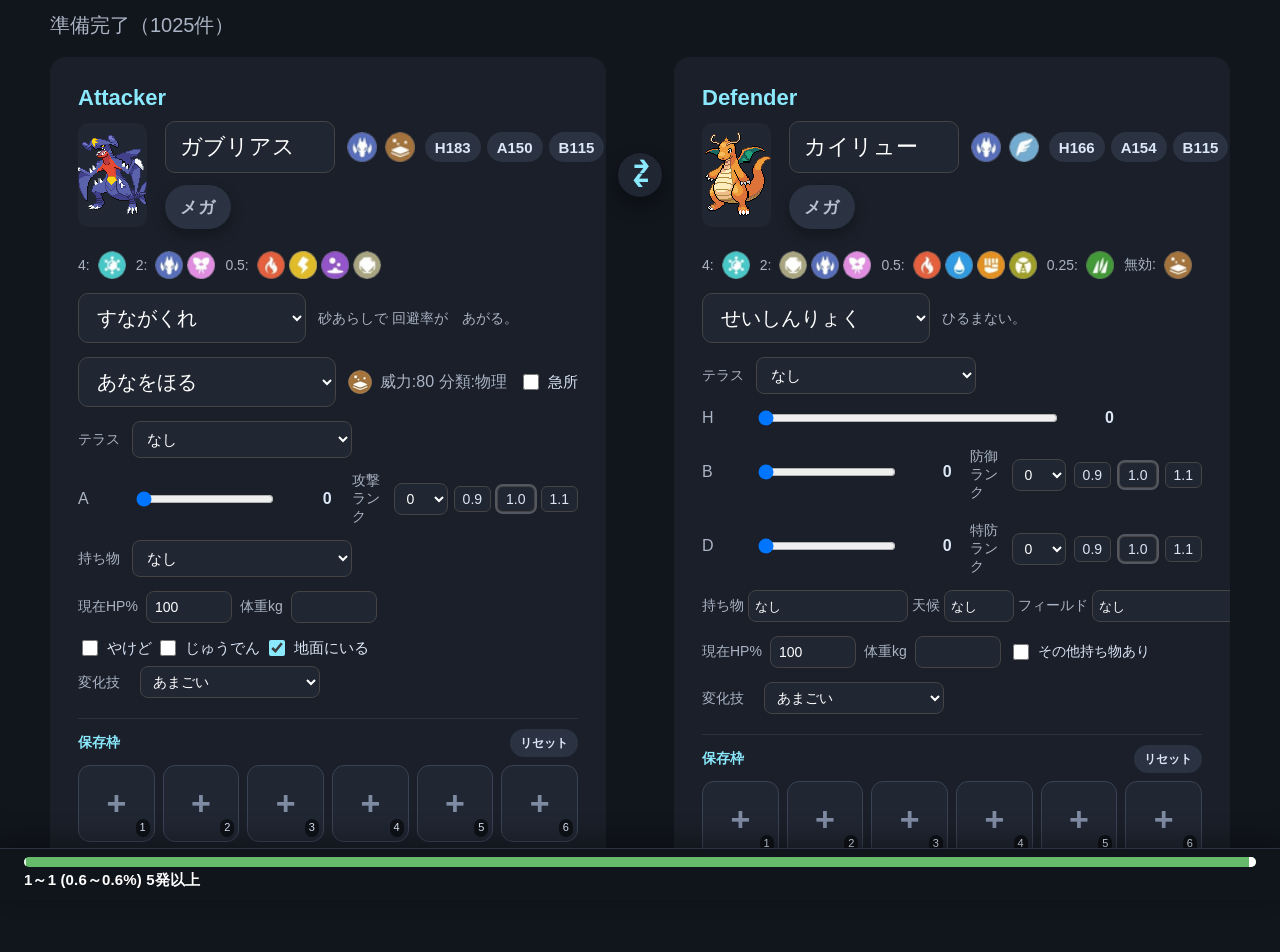
==== commit 4c8587ce: "Add files via upload" ====
--- a/static_app/full-ui/index.html
+++ b/static_app/full-ui/index.html
@@ -857,6 +857,55 @@
   font-size:11px !important;
   line-height:24px !important;
   box-shadow:none !important;
+}
+</style>
+
+<style id="pc_layout_final_override">
+@media (min-width: 1101px){
+  .wrap{
+    width:calc(100vw - 24px) !important;
+    max-width:1180px !important;
+    min-width:0 !important;
+    padding:12px !important;
+    overflow-x:hidden !important;
+  }
+  .grid{
+    display:grid !important;
+    grid-template-columns:minmax(0,1fr) 48px minmax(0,1fr) !important;
+    gap:10px !important;
+    width:100% !important;
+    align-items:start !important;
+  }
+  .card{
+    min-width:0 !important;
+    overflow:hidden !important;
+  }
+  .slot-row{
+    display:grid !important;
+    grid-template-columns:repeat(6, minmax(0, 1fr)) !important;
+    gap:8px !important;
+    width:100% !important;
+  }
+  .poke-slot{
+    width:auto !important;
+    height:auto !important;
+    aspect-ratio:1 / 1 !important;
+    min-width:0 !important;
+  }
+  .swap-wrap{
+    width:48px !important;
+    min-width:48px !important;
+    padding-top:96px !important;
+  }
+  .swap-btn{
+    width:44px !important;
+    min-width:44px !important;
+    height:44px !important;
+    padding:0 !important;
+  }
+  .ocr-panel{
+    display:none !important;
+  }
 }
 </style>
 
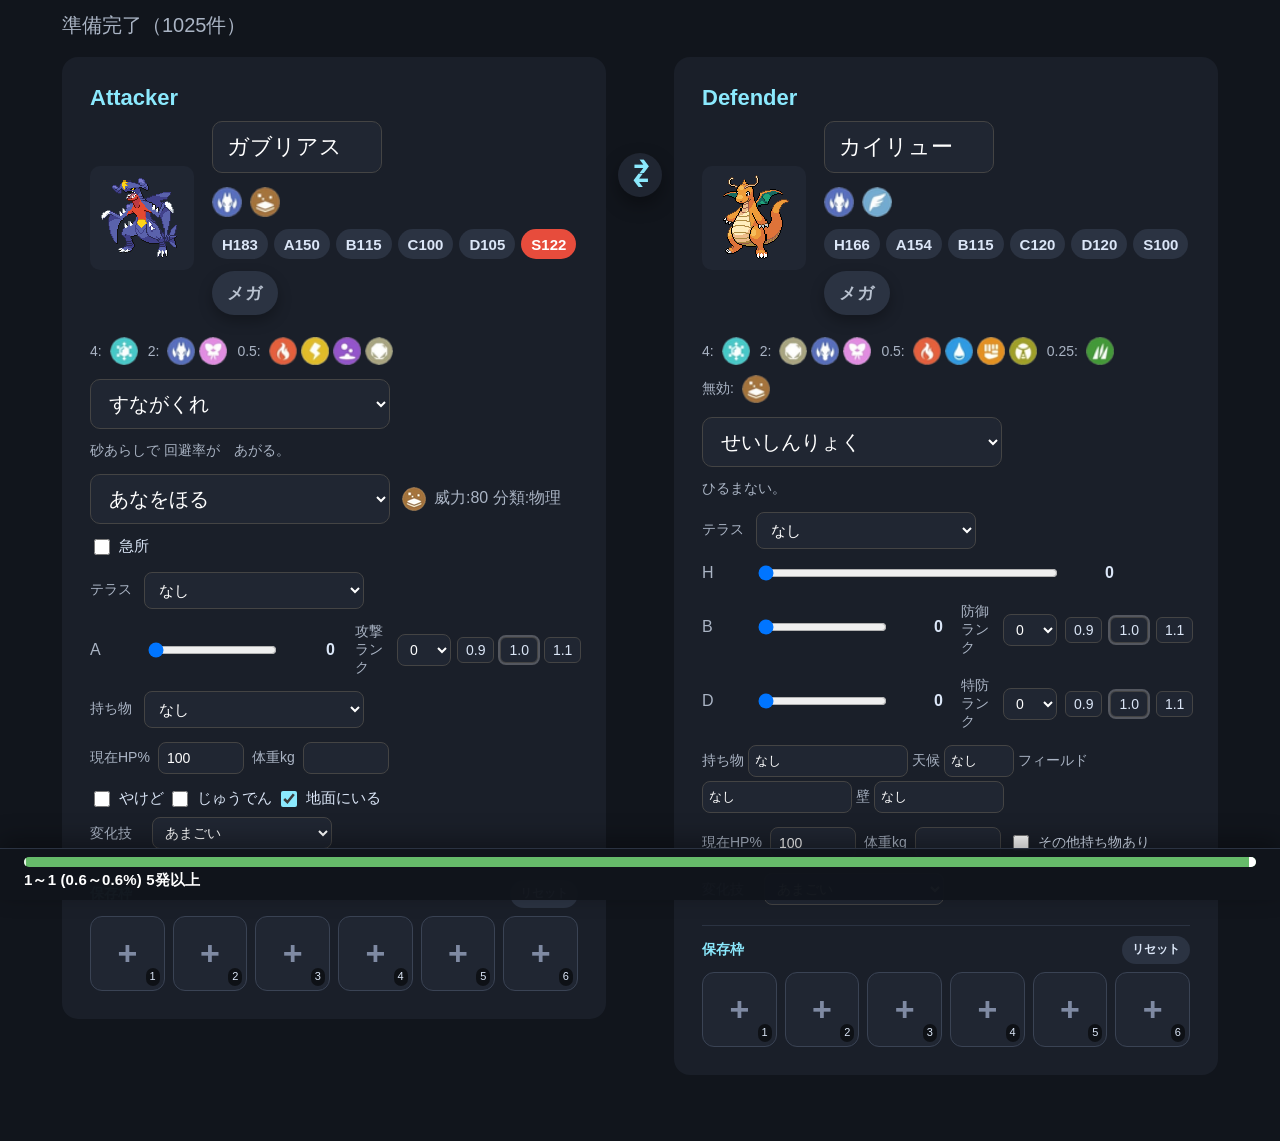
==== commit 2291617a: "Add files via upload" ====
--- a/static_app/full-ui/index.html
+++ b/static_app/full-ui/index.html
@@ -861,50 +861,120 @@
 </style>
 
 <style id="pc_layout_final_override">
-@media (min-width: 1101px){
+html,
+body{
+  width:100% !important;
+  max-width:100% !important;
+  overflow-x:hidden !important;
+}
+.wrap{
+  width:min(1180px, calc(100vw - 24px)) !important;
+  max-width:min(1180px, calc(100vw - 24px)) !important;
+  min-width:0 !important;
+  margin:0 auto !important;
+  padding:12px !important;
+  box-sizing:border-box !important;
+  overflow-x:hidden !important;
+}
+.grid{
+  display:grid !important;
+  grid-template-columns:minmax(0,1fr) 48px minmax(0,1fr) !important;
+  gap:10px !important;
+  width:100% !important;
+  max-width:100% !important;
+  align-items:start !important;
+  overflow:hidden !important;
+}
+.card{
+  min-width:0 !important;
+  max-width:100% !important;
+  overflow:hidden !important;
+  box-sizing:border-box !important;
+}
+.poke-head,
+.search-line,
+.type-stat-row,
+.stat-inline,
+.ability-row,
+.move-row,
+.env-inline-row,
+.defender-controls-row{
+  min-width:0 !important;
+  max-width:100% !important;
+  flex-wrap:wrap !important;
+}
+.poke-main{
+  min-width:0 !important;
+  max-width:100% !important;
+  flex:1 1 240px !important;
+}
+.poke-search,
+select,
+.single-ability{
+  max-width:100% !important;
+  box-sizing:border-box !important;
+}
+.ability-desc{
+  min-width:0 !important;
+  max-width:100% !important;
+  flex:1 1 180px !important;
+}
+.slot-row{
+  display:grid !important;
+  grid-template-columns:repeat(6, minmax(0, 1fr)) !important;
+  gap:8px !important;
+  width:100% !important;
+  max-width:100% !important;
+}
+.poke-slot{
+  width:auto !important;
+  height:auto !important;
+  aspect-ratio:1 / 1 !important;
+  min-width:0 !important;
+}
+.poke-slot img{
+  width:72% !important;
+  height:72% !important;
+}
+.swap-wrap{
+  width:48px !important;
+  min-width:48px !important;
+  padding-top:96px !important;
+}
+.swap-btn{
+  width:44px !important;
+  min-width:44px !important;
+  height:44px !important;
+  padding:0 !important;
+}
+.ocr-panel{
+  display:none !important;
+}
+.damage-panel,
+.damage-panel-inner{
+  max-width:100vw !important;
+  overflow-x:hidden !important;
+  box-sizing:border-box !important;
+}
+@media (max-width: 900px){
   .wrap{
-    width:calc(100vw - 24px) !important;
-    max-width:1180px !important;
+    width:calc(100vw - 16px) !important;
+    max-width:calc(100vw - 16px) !important;
+    padding:8px !important;
+  }
+  .grid{
+    grid-template-columns:1fr !important;
+  }
+  .swap-wrap{
+    width:100% !important;
     min-width:0 !important;
-    padding:12px !important;
-    overflow-x:hidden !important;
-  }
-  .grid{
-    display:grid !important;
-    grid-template-columns:minmax(0,1fr) 48px minmax(0,1fr) !important;
-    gap:10px !important;
+    padding-top:0 !important;
+  }
+  .swap-btn{
     width:100% !important;
-    align-items:start !important;
-  }
-  .card{
-    min-width:0 !important;
-    overflow:hidden !important;
   }
   .slot-row{
-    display:grid !important;
-    grid-template-columns:repeat(6, minmax(0, 1fr)) !important;
-    gap:8px !important;
-    width:100% !important;
-  }
-  .poke-slot{
-    width:auto !important;
-    height:auto !important;
-    aspect-ratio:1 / 1 !important;
-    min-width:0 !important;
-  }
-  .swap-wrap{
-    width:48px !important;
-    min-width:48px !important;
-    padding-top:96px !important;
-  }
-  .swap-btn{
-    width:44px !important;
-    min-width:44px !important;
-    height:44px !important;
-    padding:0 !important;
-  }
-  .ocr-panel{
-    display:none !important;
+    grid-template-columns:repeat(3, minmax(0, 1fr)) !important;
   }
 }
 </style>
@@ -1925,9 +1995,10 @@
   const isOriginalStab = !!attackType && originalTypes.includes(attackType);
   const isTeraMatch = !!attackType && !!tera && attackType === tera;
   const isAdaptability = String(attackerAbility || "").trim() === "てきおうりょく";
+  const isProteanLike = ["へんげんじざい", "変幻自在", "リベロ"].includes(String(attackerAbility || "").trim());
 
   if (!tera){
-    if (!isOriginalStab) return 1;
+    if (!isOriginalStab && !isProteanLike) return 1;
     return isAdaptability ? 2.0 : 1.5;
   }
 
